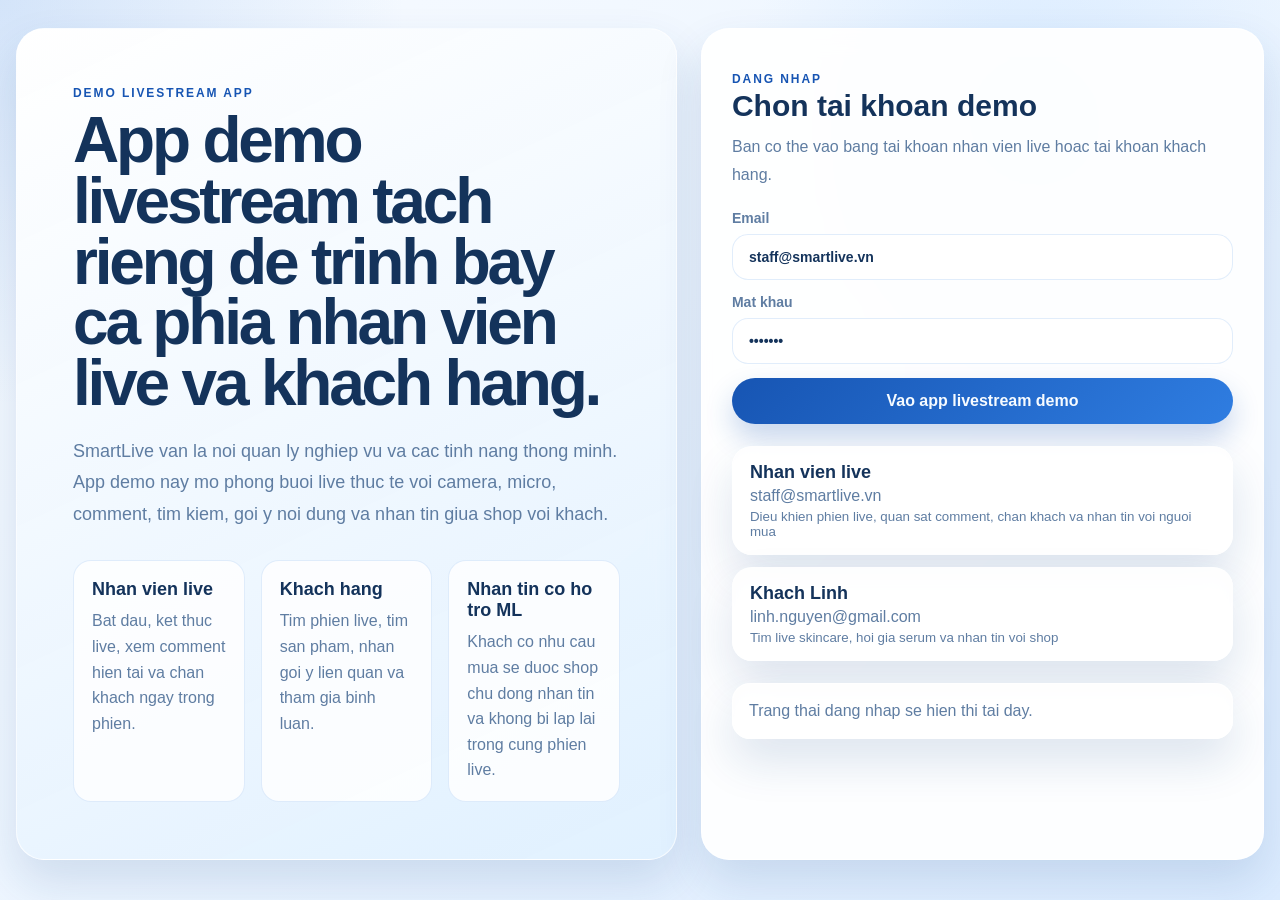
==== apps/demo-app/index.html @ e16b531b "main" ====
<!DOCTYPE html>
<html lang="vi">
<head>
  <meta charset="UTF-8" />
  <meta name="viewport" content="width=device-width, initial-scale=1.0" />
  <title>SmartLive Demo</title>
  <link rel="stylesheet" href="./styles.css" />
</head>
<body>
  <div class="page-shell">
    <section id="login-screen" class="login-screen">
      <div class="hero-card">
        <p class="eyebrow">Demo Livestream App</p>
        <h1>App demo livestream tach rieng de trinh bay ca phia nhan vien live va khach hang.</h1>
        <p class="hero-copy">
          SmartLive van la noi quan ly nghiep vu va cac tinh nang thong minh. App demo nay mo phong buoi live
          thuc te voi camera, micro, comment, tim kiem, goi y noi dung va nhan tin giua shop voi khach.
        </p>
        <div class="hero-points">
          <article>
            <strong>Nhan vien live</strong>
            <span>Bat dau, ket thuc live, xem comment hien tai va chan khach ngay trong phien.</span>
          </article>
          <article>
            <strong>Khach hang</strong>
            <span>Tim phien live, tim san pham, nhan goi y lien quan va tham gia binh luan.</span>
          </article>
          <article>
            <strong>Nhan tin co ho tro ML</strong>
            <span>Khach co nhu cau mua se duoc shop chu dong nhan tin va khong bi lap lai trong cung phien live.</span>
          </article>
        </div>
      </div>

      <div class="login-card">
        <div class="section-head">
          <p class="eyebrow">Dang nhap</p>
          <h2>Chon tai khoan demo</h2>
          <p class="muted">Ban co the vao bang tai khoan nhan vien live hoac tai khoan khach hang.</p>
        </div>

        <form id="login-form" class="stack">
          <label>Email
            <input id="login-email" type="email" value="staff@smartlive.vn" autocomplete="username" />
          </label>
          <label>Mat khau
            <input id="login-password" type="password" value="staff01" autocomplete="current-password" />
          </label>
          <button type="submit" class="primary-btn">Vao app livestream demo</button>
        </form>

        <div class="demo-account-list">
          <button type="button" class="demo-account-btn" data-email="staff@smartlive.vn" data-password="staff01">
            <strong>Nhan vien live</strong>
            <span>staff@smartlive.vn</span>
            <small>Dieu khien phien live, quan sat comment, chan khach va nhan tin voi nguoi mua</small>
          </button>
          <button type="button" class="demo-account-btn" data-email="linh.nguyen@gmail.com" data-password="123456">
            <strong>Khach Linh</strong>
            <span>linh.nguyen@gmail.com</span>
            <small>Tim live skincare, hoi gia serum va nhan tin voi shop</small>
          </button>
        </div>

        <div id="login-result" class="message-box muted">Trang thai dang nhap se hien thi tai day.</div>
      </div>
    </section>

    <section id="app-screen" class="app-screen hidden">
      <header class="topbar">
        <div>
          <p class="eyebrow">SmartLive Demo</p>
          <h2 id="topbar-title">Phong live demo</h2>
          <p id="topbar-subtitle" class="muted"></p>
        </div>
        <div class="topbar-actions">
          <div class="profile-pill">
            <strong id="current-user-name"></strong>
            <span id="current-user-role"></span>
          </div>
          <button id="reset-demo-btn" type="button" class="ghost-btn">Reset du lieu demo</button>
          <button id="logout-btn" type="button" class="ghost-btn">Dang xuat</button>
        </div>
      </header>

      <main class="dashboard-grid">
        <section class="panel panel-span-2 hero-panel">
          <div class="section-head">
            <p class="eyebrow">Live Room</p>
            <h3 id="live-room-title">GlowHouse - Livestream skincare toi nay</h3>
            <p id="live-room-description" class="muted"></p>
          </div>

          <div class="live-room-layout">
            <div class="video-stage">
              <div class="video-frame">
                <video id="live-preview" autoplay playsinline muted></video>
                <div id="video-overlay" class="video-overlay">
                  <span id="live-status-pill" class="status-pill offline">Offline</span>
                  <p id="video-overlay-text">Nhan vien live co the cap quyen camera va micro de bat dau demo.</p>
                </div>
              </div>

              <div class="quick-stats">
                <article class="metric-card">
                  <span>Trang thai</span>
                  <strong id="metric-live-status">San sang</strong>
                </article>
                <article class="metric-card">
                  <span>Viewer</span>
                  <strong id="metric-viewers">128</strong>
                </article>
                <article class="metric-card">
                  <span>Comment</span>
                  <strong id="metric-comments">0</strong>
                </article>
                <article class="metric-card">
                  <span>Khach bi chan</span>
                  <strong id="metric-blocked">0</strong>
                </article>
              </div>
            </div>

            <aside class="panel side-panel">
              <div class="section-head">
                <p class="eyebrow">Thong tin phong live</p>
                <h3>Session dang chon</h3>
              </div>
              <div id="session-card" class="session-card"></div>
              <div id="pinned-product-card" class="pinned-product-card"></div>
            </aside>
          </div>
        </section>

        <section id="staff-view" class="panel panel-span-2 hidden">
          <div class="section-head">
            <p class="eyebrow">Nhan vien live</p>
            <h3>Dieu khien phien live va xu ly khach</h3>
            <p class="muted">Nhan vien co the bat dau, ket thuc live, dieu khien camera, micro va chan khach trong phien.</p>
          </div>

          <div class="host-controls">
            <button id="connect-media-btn" type="button" class="primary-btn">Cap quyen camera va micro</button>
            <button id="toggle-camera-btn" type="button" class="ghost-btn">Tat camera</button>
            <button id="toggle-mic-btn" type="button" class="ghost-btn">Tat micro</button>
            <button id="start-live-btn" type="button" class="primary-btn">Bat dau live</button>
            <button id="end-live-btn" type="button" class="ghost-btn">Ket thuc live</button>
          </div>

          <div class="two-col">
            <div id="device-status" class="message-box muted">Chua cap quyen camera va micro.</div>
            <div id="staff-action-result" class="message-box muted">Trang thai thao tac cua nhan vien se hien thi tai day.</div>
          </div>

          <div class="staff-tools-grid">
            <div class="tool-panel">
              <div class="section-head">
                <p class="eyebrow">Quan ly live</p>
                <h3>Chon san pham ghim</h3>
              </div>
              <div id="staff-product-list" class="product-grid"></div>
            </div>

            <div class="tool-panel">
              <div class="section-head">
                <p class="eyebrow">Chan khach</p>
                <h3>Khach dang tham gia</h3>
              </div>
              <div id="viewer-management-list" class="viewer-management-list"></div>
            </div>
          </div>
        </section>

        <section id="customer-view" class="panel hidden">
          <div class="section-head">
            <p class="eyebrow">Khach hang</p>
            <h3>Tim phien live, tim san pham va xem goi y</h3>
          </div>

          <form id="search-form" class="stack">
            <label>Tim theo ten phien live, san pham hoac chu de
              <input id="search-input" type="text" placeholder="Vi du: serum vitamin C, skincare da nhay cam..." />
            </label>
            <button type="submit" class="primary-btn">Tim kiem noi dung</button>
          </form>

          <div id="search-result" class="message-box muted">Nhap tu khoa de tim phien live va san pham phu hop.</div>
          <div id="search-list" class="search-list"></div>

          <div class="section-head section-gap">
            <p class="eyebrow">Goi y lien quan</p>
            <h3>Noi dung de xuat cho ban</h3>
          </div>
          <div id="recommendation-list" class="recommendation-list"></div>
        </section>

        <section class="panel">
          <div class="section-head">
            <p class="eyebrow">Comment trong live</p>
            <h3>Binh luan hien tai cua phong live</h3>
          </div>

          <form id="comment-form" class="stack">
            <label>San pham dang quan tam
              <select id="comment-product-select"></select>
            </label>
            <label>Noi dung binh luan
              <textarea id="comment-input" rows="4" placeholder="Vi du: Shop oi em muon chot 2 serum toi nay."></textarea>
            </label>
            <button type="submit" class="primary-btn">Gui binh luan</button>
          </form>

          <div id="comment-result" class="message-box muted">Comment moi se hien thi ngay trong feed cua phien live.</div>
          <div id="comment-list" class="comment-list"></div>
        </section>

        <section class="panel">
          <div class="section-head">
            <p class="eyebrow">Tin nhan</p>
            <h3>Hoi thoai giua shop va khach hang</h3>
            <p class="muted">ML ho tro nhan dien khach co y dinh mua va tu dong mo dau hoi thoai mot lan trong moi phien live.</p>
          </div>

          <div class="message-layout">
            <div id="conversation-list" class="conversation-list"></div>

            <div class="message-thread-panel">
              <div id="thread-header" class="thread-header"></div>
              <div id="message-thread" class="message-thread"></div>

              <form id="message-form" class="stack">
                <label>Noi dung tin nhan
                  <textarea id="message-input" rows="3" placeholder="Nhap tin nhan voi khach hang hoac shop..."></textarea>
                </label>
                <button type="submit" class="primary-btn">Gui tin nhan</button>
              </form>

              <div id="message-result" class="message-box muted">Tin nhan se hien thi va dong bo ngay trong app demo.</div>
            </div>
          </div>
        </section>
      </main>
    </section>
  </div>

  <script src="./app.js"></script>
</body>
</html>
---- apps/demo-app/styles.css ----
:root {
  --bg: #eef6ff;
  --bg-strong: #dcecff;
  --panel: rgba(255, 255, 255, 0.92);
  --panel-strong: rgba(233, 244, 255, 0.96);
  --ink: #14335b;
  --muted: #5f7da2;
  --line: rgba(47, 125, 225, 0.14);
  --accent: #2f7de1;
  --accent-strong: #1755b3;
  --accent-soft: rgba(47, 125, 225, 0.1);
  --success: #1f8d62;
  --danger: #d14f61;
  --warning: #d18c2f;
  --shadow: 0 22px 46px rgba(24, 68, 133, 0.14);
  --radius: 24px;
}

* {
  box-sizing: border-box;
}

body {
  margin: 0;
  min-height: 100vh;
  font-family: "Segoe UI", Tahoma, Geneva, Verdana, sans-serif;
  color: var(--ink);
  background:
    radial-gradient(circle at top left, rgba(47, 125, 225, 0.18), transparent 26%),
    radial-gradient(circle at 80% 12%, rgba(102, 175, 255, 0.16), transparent 22%),
    linear-gradient(140deg, #f8fbff 0%, var(--bg) 44%, var(--bg-strong) 100%);
}

button,
input,
select,
textarea {
  font: inherit;
}

.hidden {
  display: none !important;
}

.muted {
  color: var(--muted);
}

.eyebrow {
  margin: 0 0 10px;
  font-size: 12px;
  font-weight: 700;
  text-transform: uppercase;
  letter-spacing: 0.16em;
  color: var(--accent-strong);
}

.page-shell {
  width: min(1420px, calc(100vw - 32px));
  margin: 0 auto;
  padding: 28px 0 40px;
}

.login-screen {
  display: grid;
  grid-template-columns: 1.08fr 0.92fr;
  gap: 24px;
  min-height: calc(100vh - 68px);
}

.hero-card,
.login-card,
.panel,
.profile-pill,
.message-box,
.product-card,
.comment-card,
.metric-card,
.session-card,
.demo-account-btn,
.pinned-product-card,
.tool-panel,
.viewer-card,
.search-card,
.recommendation-card,
.conversation-item,
.message-bubble {
  background: var(--panel);
  border: 1px solid rgba(255, 255, 255, 0.7);
  box-shadow: var(--shadow);
  backdrop-filter: blur(12px);
}

.hero-card,
.login-card,
.panel {
  border-radius: calc(var(--radius) + 4px);
}

.hero-card {
  padding: clamp(30px, 5vw, 56px);
  display: flex;
  flex-direction: column;
  justify-content: center;
  background: linear-gradient(155deg, rgba(255, 255, 255, 0.98), rgba(224, 240, 255, 0.95));
}

.hero-card h1 {
  margin: 0;
  font-size: clamp(38px, 5vw, 68px);
  line-height: 0.95;
  letter-spacing: -0.05em;
  max-width: 760px;
}

.hero-copy {
  max-width: 680px;
  margin: 22px 0 0;
  color: var(--muted);
  font-size: 18px;
  line-height: 1.75;
}

.hero-points {
  display: grid;
  grid-template-columns: repeat(3, minmax(0, 1fr));
  gap: 16px;
  margin-top: 30px;
}

.hero-points article {
  padding: 18px;
  border-radius: 18px;
  border: 1px solid var(--line);
  background: rgba(255, 255, 255, 0.84);
}

.hero-points strong {
  display: block;
  margin-bottom: 8px;
  font-size: 18px;
}

.hero-points span {
  color: var(--muted);
  line-height: 1.6;
}

.login-card {
  padding: 30px;
  display: grid;
  align-content: start;
  gap: 22px;
}

.section-head h2,
.section-head h3 {
  margin: 0;
  font-size: 30px;
}

.section-head p {
  margin: 10px 0 0;
  line-height: 1.7;
}

.section-gap {
  margin-top: 24px;
}

.stack {
  display: grid;
  gap: 14px;
}

label {
  display: grid;
  gap: 8px;
  font-size: 14px;
  font-weight: 600;
  color: var(--muted);
}

input,
select,
textarea {
  width: 100%;
  border: 1px solid var(--line);
  border-radius: 16px;
  padding: 14px 16px;
  background: rgba(255, 255, 255, 0.96);
  color: var(--ink);
}

input:focus,
select:focus,
textarea:focus {
  outline: 2px solid rgba(47, 125, 225, 0.18);
  border-color: rgba(47, 125, 225, 0.42);
}

.primary-btn,
.ghost-btn,
.demo-account-btn,
.conversation-item {
  border: 0;
  cursor: pointer;
  transition: transform 160ms ease, opacity 160ms ease, box-shadow 160ms ease;
}

.primary-btn,
.ghost-btn {
  border-radius: 999px;
  padding: 14px 22px;
  font-weight: 700;
}

.primary-btn {
  color: #f6fbff;
  background: linear-gradient(135deg, var(--accent-strong), var(--accent));
  box-shadow: 0 14px 28px rgba(23, 85, 179, 0.24);
}

.ghost-btn {
  background: rgba(47, 125, 225, 0.08);
  color: var(--ink);
}

.primary-btn:hover,
.ghost-btn:hover,
.demo-account-btn:hover,
.conversation-item:hover {
  transform: translateY(-1px);
}

.demo-account-list {
  display: grid;
  gap: 12px;
}

.demo-account-btn {
  text-align: left;
  border-radius: 20px;
  padding: 16px 18px;
  display: grid;
  gap: 4px;
}

.demo-account-btn strong {
  font-size: 18px;
  color: var(--ink);
}

.demo-account-btn span,
.demo-account-btn small {
  color: var(--muted);
}

.message-box {
  border-radius: 18px;
  padding: 14px 16px;
  line-height: 1.65;
}

.app-screen {
  display: grid;
  gap: 22px;
}

.topbar {
  display: flex;
  justify-content: space-between;
  gap: 18px;
  align-items: flex-start;
}

.topbar h2 {
  margin: 0;
  font-size: clamp(30px, 4vw, 50px);
  line-height: 1.02;
}

.topbar-actions {
  display: flex;
  gap: 12px;
  align-items: center;
  flex-wrap: wrap;
  justify-content: flex-end;
}

.profile-pill {
  border-radius: 18px;
  padding: 14px 18px;
  min-width: 220px;
}

.profile-pill strong,
.metric-card strong {
  display: block;
}

.profile-pill span {
  color: var(--muted);
}

.dashboard-grid,
.live-room-layout,
.quick-stats,
.host-controls,
.two-col,
.staff-tools-grid,
.product-grid,
.comment-list,
.search-list,
.recommendation-list,
.message-layout {
  display: grid;
  gap: 18px;
}

.dashboard-grid {
  grid-template-columns: repeat(2, minmax(0, 1fr));
}

.panel {
  padding: 24px;
}

.panel-span-2 {
  grid-column: span 2;
}

.hero-panel {
  background: linear-gradient(165deg, rgba(255, 255, 255, 0.98), rgba(228, 241, 255, 0.95));
}

.live-room-layout {
  grid-template-columns: minmax(0, 1.42fr) minmax(320px, 0.74fr);
  margin-top: 20px;
}

.video-stage {
  display: grid;
  gap: 18px;
}

.video-frame {
  position: relative;
  min-height: 460px;
  overflow: hidden;
  border-radius: 28px;
  border: 1px solid rgba(255, 255, 255, 0.72);
  background:
    radial-gradient(circle at 18% 18%, rgba(112, 178, 255, 0.24), transparent 24%),
    linear-gradient(135deg, #0f2748 0%, #18437a 38%, #2562ac 100%);
  box-shadow: var(--shadow);
}

#live-preview {
  width: 100%;
  height: 100%;
  object-fit: cover;
  display: block;
}

.video-overlay {
  position: absolute;
  inset: 0;
  display: grid;
  align-content: end;
  gap: 16px;
  padding: 24px;
  background: linear-gradient(to top, rgba(7, 19, 38, 0.84), rgba(7, 19, 38, 0.12));
  color: #edf6ff;
}

.video-overlay p {
  margin: 0;
  max-width: 520px;
  line-height: 1.7;
}

.status-pill {
  width: fit-content;
  padding: 8px 14px;
  border-radius: 999px;
  font-size: 12px;
  font-weight: 800;
  letter-spacing: 0.12em;
  text-transform: uppercase;
}

.status-pill.live {
  background: rgba(209, 79, 97, 0.18);
  color: #ffe0e5;
  border: 1px solid rgba(255, 224, 229, 0.22);
}

.status-pill.offline {
  background: rgba(255, 255, 255, 0.16);
  color: #edf6ff;
  border: 1px solid rgba(255, 255, 255, 0.18);
}

.quick-stats {
  grid-template-columns: repeat(4, minmax(0, 1fr));
}

.metric-card,
.session-card,
.pinned-product-card,
.tool-panel,
.search-card,
.recommendation-card,
.viewer-card,
.comment-card {
  border-radius: 20px;
  padding: 18px;
}

.metric-card span {
  display: block;
  color: var(--muted);
  font-size: 13px;
  text-transform: uppercase;
  letter-spacing: 0.08em;
  font-weight: 700;
}

.metric-card strong {
  margin-top: 10px;
  font-size: 30px;
}

.session-card strong,
.pinned-product-card h4,
.search-card h4,
.recommendation-card h4,
.product-card h4,
.comment-card h4,
.viewer-card strong {
  display: block;
  margin: 0;
  font-size: 20px;
}

.session-card,
.pinned-product-card {
  line-height: 1.7;
}

.host-controls {
  grid-template-columns: repeat(5, minmax(0, 1fr));
  margin-top: 18px;
}

.staff-tools-grid,
.message-layout {
  grid-template-columns: repeat(2, minmax(0, 1fr));
  margin-top: 18px;
}

.product-grid {
  grid-template-columns: 1fr;
}

.product-card {
  display: grid;
  gap: 12px;
}

.product-card.is-pinned {
  border: 1px solid rgba(47, 125, 225, 0.28);
  background: linear-gradient(165deg, rgba(255, 255, 255, 0.98), rgba(231, 242, 255, 0.96));
}

.product-card-head,
.comment-header,
.thread-header,
.viewer-card {
  display: flex;
  justify-content: space-between;
  gap: 16px;
  align-items: flex-start;
}

.product-card p,
.comment-card p,
.search-card p,
.recommendation-card p,
.viewer-card p,
.viewer-card small {
  color: var(--muted);
  line-height: 1.65;
}

.product-meta,
.comment-meta,
.thread-badges,
.comment-actions {
  display: flex;
  flex-wrap: wrap;
  gap: 8px;
}

.badge {
  display: inline-flex;
  align-items: center;
  gap: 6px;
  padding: 7px 11px;
  border-radius: 999px;
  background: rgba(47, 125, 225, 0.08);
  color: var(--muted);
  font-size: 12px;
  font-weight: 700;
  letter-spacing: 0.04em;
}

.live-badge {
  background: rgba(31, 141, 98, 0.14);
  color: var(--success);
}

.viewer-management-list,
.conversation-list,
.message-thread {
  display: grid;
  gap: 12px;
}

.search-list,
.recommendation-list {
  margin-top: 18px;
}

.search-card,
.recommendation-card {
  display: grid;
  gap: 14px;
}

.conversation-item {
  text-align: left;
  border-radius: 18px;
  padding: 16px;
  display: grid;
  gap: 6px;
}

.conversation-item strong {
  font-size: 16px;
}

.conversation-item span,
.conversation-item small {
  color: var(--muted);
}

.conversation-item.active {
  background: linear-gradient(145deg, rgba(231, 243, 255, 0.98), rgba(255, 255, 255, 0.96));
  border: 1px solid rgba(47, 125, 225, 0.24);
}

.message-thread-panel {
  display: grid;
  gap: 16px;
}

.thread-header {
  padding: 16px 18px;
  border-radius: 20px;
  background: var(--panel-strong);
  border: 1px solid var(--line);
}

.thread-header strong {
  display: block;
  font-size: 18px;
}

.thread-header span {
  color: var(--muted);
}

.message-thread {
  min-height: 320px;
  max-height: 520px;
  overflow-y: auto;
  padding-right: 6px;
}

.message-bubble {
  border-radius: 20px;
  padding: 14px 16px;
  display: grid;
  gap: 8px;
}

.message-bubble.inbound {
  border-left: 4px solid rgba(47, 125, 225, 0.34);
}

.message-bubble.outbound {
  border-left: 4px solid rgba(31, 141, 98, 0.34);
  background: linear-gradient(155deg, rgba(243, 250, 255, 0.98), rgba(231, 244, 255, 0.94));
}

.message-meta {
  display: flex;
  justify-content: space-between;
  gap: 12px;
  color: var(--muted);
  font-size: 13px;
}

.message-bubble p {
  margin: 0;
  line-height: 1.65;
}

.message-bubble small {
  color: var(--muted);
}

@media (max-width: 1260px) {
  .login-screen,
  .dashboard-grid,
  .live-room-layout,
  .quick-stats,
  .hero-points,
  .host-controls,
  .two-col,
  .staff-tools-grid,
  .message-layout {
    grid-template-columns: 1fr;
  }

  .panel-span-2 {
    grid-column: auto;
  }
}

@media (max-width: 780px) {
  .page-shell {
    width: min(100vw - 20px, 100%);
    padding: 14px 0 28px;
  }

  .topbar,
  .topbar-actions,
  .product-card-head,
  .comment-header,
  .viewer-card,
  .thread-header {
    flex-direction: column;
    align-items: stretch;
  }

  .profile-pill,
  .ghost-btn,
  .primary-btn {
    width: 100%;
  }

  .hero-card h1 {
    font-size: 38px;
  }

  .video-frame {
    min-height: 320px;
  }
}
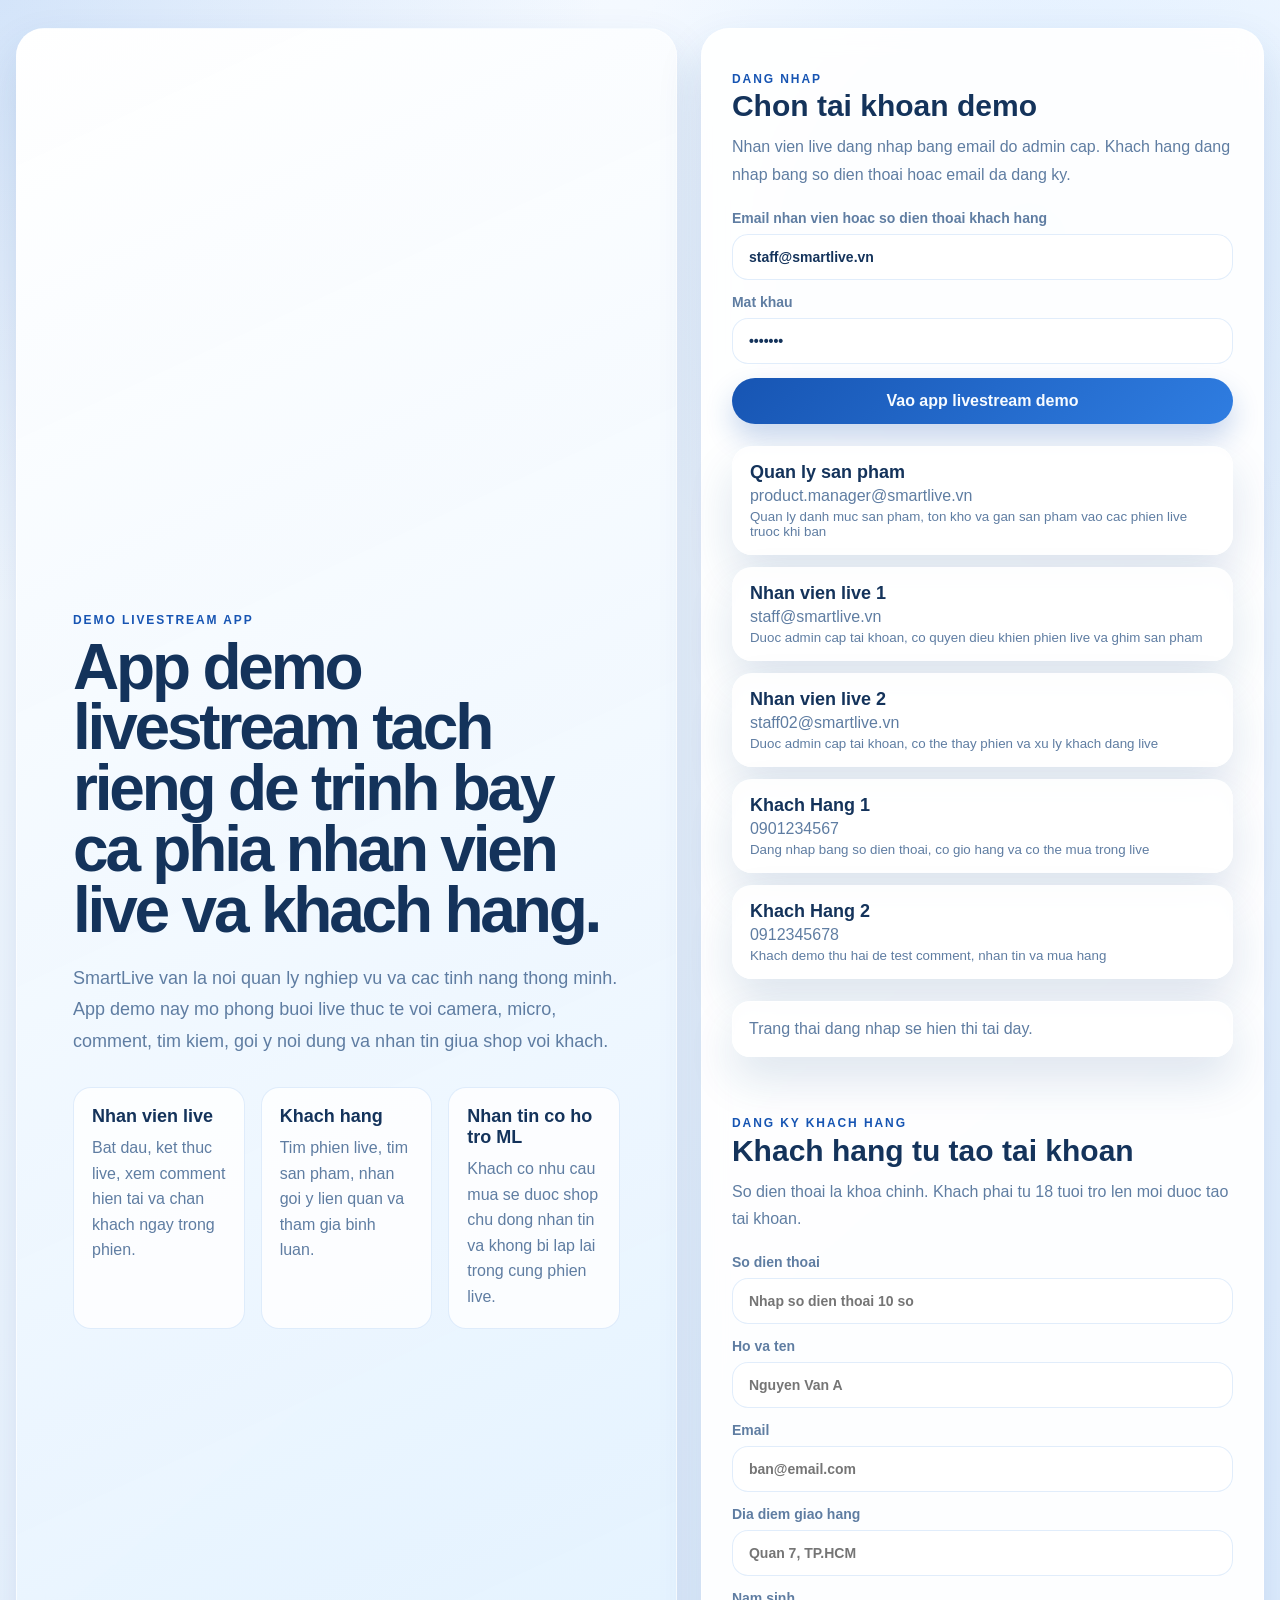
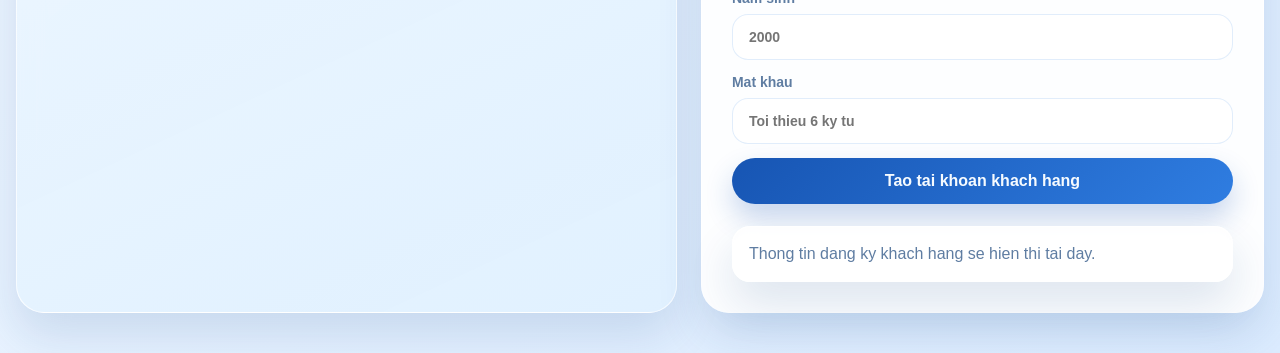
==== commit 0313518d: "main" ====
--- a/apps/demo-app/index.html
+++ b/apps/demo-app/index.html
@@ -36,12 +36,12 @@
         <div class="section-head">
           <p class="eyebrow">Dang nhap</p>
           <h2>Chon tai khoan demo</h2>
-          <p class="muted">Ban co the vao bang tai khoan nhan vien live hoac tai khoan khach hang.</p>
+          <p class="muted">Nhan vien live dang nhap bang email do admin cap. Khach hang dang nhap bang so dien thoai hoac email da dang ky.</p>
         </div>
 
         <form id="login-form" class="stack">
-          <label>Email
-            <input id="login-email" type="email" value="staff@smartlive.vn" autocomplete="username" />
+          <label>Email nhan vien hoac so dien thoai khach hang
+            <input id="login-email" type="text" value="staff@smartlive.vn" autocomplete="username" />
           </label>
           <label>Mat khau
             <input id="login-password" type="password" value="staff01" autocomplete="current-password" />
@@ -50,19 +50,64 @@
         </form>
 
         <div class="demo-account-list">
+          <button type="button" class="demo-account-btn" data-email="product.manager@smartlive.vn" data-password="pm001">
+            <strong>Quan ly san pham</strong>
+            <span>product.manager@smartlive.vn</span>
+            <small>Quan ly danh muc san pham, ton kho va gan san pham vao cac phien live truoc khi ban</small>
+          </button>
           <button type="button" class="demo-account-btn" data-email="staff@smartlive.vn" data-password="staff01">
-            <strong>Nhan vien live</strong>
+            <strong>Nhan vien live 1</strong>
             <span>staff@smartlive.vn</span>
-            <small>Dieu khien phien live, quan sat comment, chan khach va nhan tin voi nguoi mua</small>
-          </button>
-          <button type="button" class="demo-account-btn" data-email="linh.nguyen@gmail.com" data-password="123456">
-            <strong>Khach Linh</strong>
-            <span>linh.nguyen@gmail.com</span>
-            <small>Tim live skincare, hoi gia serum va nhan tin voi shop</small>
+            <small>Duoc admin cap tai khoan, co quyen dieu khien phien live va ghim san pham</small>
+          </button>
+          <button type="button" class="demo-account-btn" data-email="staff02@smartlive.vn" data-password="staff02">
+            <strong>Nhan vien live 2</strong>
+            <span>staff02@smartlive.vn</span>
+            <small>Duoc admin cap tai khoan, co the thay phien va xu ly khach dang live</small>
+          </button>
+          <button type="button" class="demo-account-btn" data-email="0901234567" data-password="123456">
+            <strong>Khach Hang 1</strong>
+            <span>0901234567</span>
+            <small>Dang nhap bang so dien thoai, co gio hang va co the mua trong live</small>
+          </button>
+          <button type="button" class="demo-account-btn" data-email="0912345678" data-password="123456">
+            <strong>Khach Hang 2</strong>
+            <span>0912345678</span>
+            <small>Khach demo thu hai de test comment, nhan tin va mua hang</small>
           </button>
         </div>
 
         <div id="login-result" class="message-box muted">Trang thai dang nhap se hien thi tai day.</div>
+
+        <div class="section-head section-gap">
+          <p class="eyebrow">Dang ky khach hang</p>
+          <h3>Khach hang tu tao tai khoan</h3>
+          <p class="muted">So dien thoai la khoa chinh. Khach phai tu 18 tuoi tro len moi duoc tao tai khoan.</p>
+        </div>
+
+        <form id="register-form" class="stack">
+          <label>So dien thoai
+            <input id="register-phone" type="tel" placeholder="Nhap so dien thoai 10 so" autocomplete="tel" />
+          </label>
+          <label>Ho va ten
+            <input id="register-full-name" type="text" placeholder="Nguyen Van A" autocomplete="name" />
+          </label>
+          <label>Email
+            <input id="register-email" type="email" placeholder="ban@email.com" autocomplete="email" />
+          </label>
+          <label>Dia diem giao hang
+            <input id="register-location" type="text" placeholder="Quan 7, TP.HCM" autocomplete="street-address" />
+          </label>
+          <label>Nam sinh
+            <input id="register-birth-year" type="number" min="1900" max="2026" placeholder="2000" />
+          </label>
+          <label>Mat khau
+            <input id="register-password" type="password" placeholder="Toi thieu 6 ky tu" autocomplete="new-password" />
+          </label>
+          <button type="submit" class="primary-btn">Tao tai khoan khach hang</button>
+        </form>
+
+        <div id="register-result" class="message-box muted">Thong tin dang ky khach hang se hien thi tai day.</div>
       </div>
     </section>
 
@@ -136,7 +181,7 @@
           <div class="section-head">
             <p class="eyebrow">Nhan vien live</p>
             <h3>Dieu khien phien live va xu ly khach</h3>
-            <p class="muted">Nhan vien co the bat dau, ket thuc live, dieu khien camera, micro va chan khach trong phien.</p>
+            <p class="muted">Nhan vien co the bat dau, ket thuc live, dieu khien camera, micro, nhap gia live giam truoc khi ghim san pham va chan khach trong phien.</p>
           </div>
 
           <div class="host-controls">
@@ -156,7 +201,7 @@
             <div class="tool-panel">
               <div class="section-head">
                 <p class="eyebrow">Quan ly live</p>
-                <h3>Chon san pham ghim</h3>
+                <h3>Chon san pham ghim va gia live</h3>
               </div>
               <div id="staff-product-list" class="product-grid"></div>
             </div>
@@ -192,6 +237,87 @@
             <h3>Noi dung de xuat cho ban</h3>
           </div>
           <div id="recommendation-list" class="recommendation-list"></div>
+
+          <div class="section-head section-gap">
+            <p class="eyebrow">Gio hang</p>
+            <h3>San pham khach hang da chon</h3>
+          </div>
+          <div id="cart-result" class="message-box muted">Khach hang co the them san pham vao gio, xoa san pham va mua ngay trong live.</div>
+          <div id="customer-cart-list" class="product-grid"></div>
+          <div class="cart-actions">
+            <button id="clear-cart-btn" type="button" class="ghost-btn">Xoa gio hang</button>
+            <button id="checkout-btn" type="button" class="primary-btn">Mua ngay</button>
+          </div>
+        </section>
+
+        <section id="product-manager-view" class="panel panel-span-2 hidden">
+          <div class="section-head">
+            <p class="eyebrow">Quan ly san pham</p>
+            <h3>Danh muc san pham va cau hinh truoc phien live</h3>
+            <p class="muted">Nhan vien quan ly san pham co quyen them bot san pham, tang ton kho va gan san pham vao tung phien live truoc khi nhan vien ban hang len song.</p>
+          </div>
+
+          <div class="staff-tools-grid">
+            <div class="tool-panel">
+              <div class="section-head">
+                <p class="eyebrow">Tao san pham</p>
+                <h3>Them san pham moi</h3>
+              </div>
+              <form id="product-form" class="stack">
+                <label>Ten san pham
+                  <input id="product-name-input" type="text" placeholder="Serum moi" />
+                </label>
+                <label>Danh muc
+                  <input id="product-category-input" type="text" placeholder="Skincare" />
+                </label>
+                <label>Gia goc
+                  <input id="product-price-input" type="number" min="1000" step="1000" placeholder="329000" />
+                </label>
+                <label>So luong ton kho
+                  <input id="product-stock-input" type="number" min="1" step="1" placeholder="50" />
+                </label>
+                <label>Thong tin san pham
+                  <textarea id="product-highlight-input" rows="3" placeholder="Mo ta ngan ve san pham..."></textarea>
+                </label>
+                <button type="submit" class="primary-btn">Them san pham</button>
+              </form>
+            </div>
+
+            <div class="tool-panel">
+              <div class="section-head">
+                <p class="eyebrow">Gan vao live</p>
+                <h3>Cap cho nhan vien ban hang truoc phien live</h3>
+              </div>
+              <form id="live-assignment-form" class="stack">
+                <label>Phien live
+                  <select id="assignment-live-select"></select>
+                </label>
+                <label>San pham
+                  <select id="assignment-product-select"></select>
+                </label>
+                <button type="submit" class="primary-btn">Gan san pham vao phien live</button>
+              </form>
+              <div id="product-manager-result" class="message-box muted">Trang thai quan ly san pham se hien thi tai day.</div>
+            </div>
+          </div>
+
+          <div class="staff-tools-grid">
+            <div class="tool-panel">
+              <div class="section-head">
+                <p class="eyebrow">Danh muc hien tai</p>
+                <h3>San pham va ton kho</h3>
+              </div>
+              <div id="product-manager-list" class="product-grid"></div>
+            </div>
+
+            <div class="tool-panel">
+              <div class="section-head">
+                <p class="eyebrow">Gan san pham</p>
+                <h3>San pham trong tung phien live</h3>
+              </div>
+              <div id="live-assignment-list" class="product-grid"></div>
+            </div>
+          </div>
         </section>
 
         <section class="panel">
--- a/apps/demo-app/styles.css
+++ b/apps/demo-app/styles.css
@@ -233,6 +233,14 @@
   transform: translateY(-1px);
 }
 
+.primary-btn:disabled,
+.ghost-btn:disabled {
+  opacity: 0.55;
+  cursor: not-allowed;
+  transform: none;
+  box-shadow: none;
+}
+
 .demo-account-list {
   display: grid;
   gap: 12px;
@@ -307,6 +315,7 @@
 .live-room-layout,
 .quick-stats,
 .host-controls,
+.cart-actions,
 .two-col,
 .staff-tools-grid,
 .product-grid,
@@ -454,6 +463,10 @@
   margin-top: 18px;
 }
 
+.cart-actions {
+  grid-template-columns: repeat(2, minmax(0, 1fr));
+}
+
 .staff-tools-grid,
 .message-layout {
   grid-template-columns: repeat(2, minmax(0, 1fr));
@@ -497,6 +510,7 @@
 .product-meta,
 .comment-meta,
 .thread-badges,
+.inline-actions,
 .comment-actions {
   display: flex;
   flex-wrap: wrap;
@@ -629,6 +643,7 @@
   .quick-stats,
   .hero-points,
   .host-controls,
+  .cart-actions,
   .two-col,
   .staff-tools-grid,
   .message-layout {
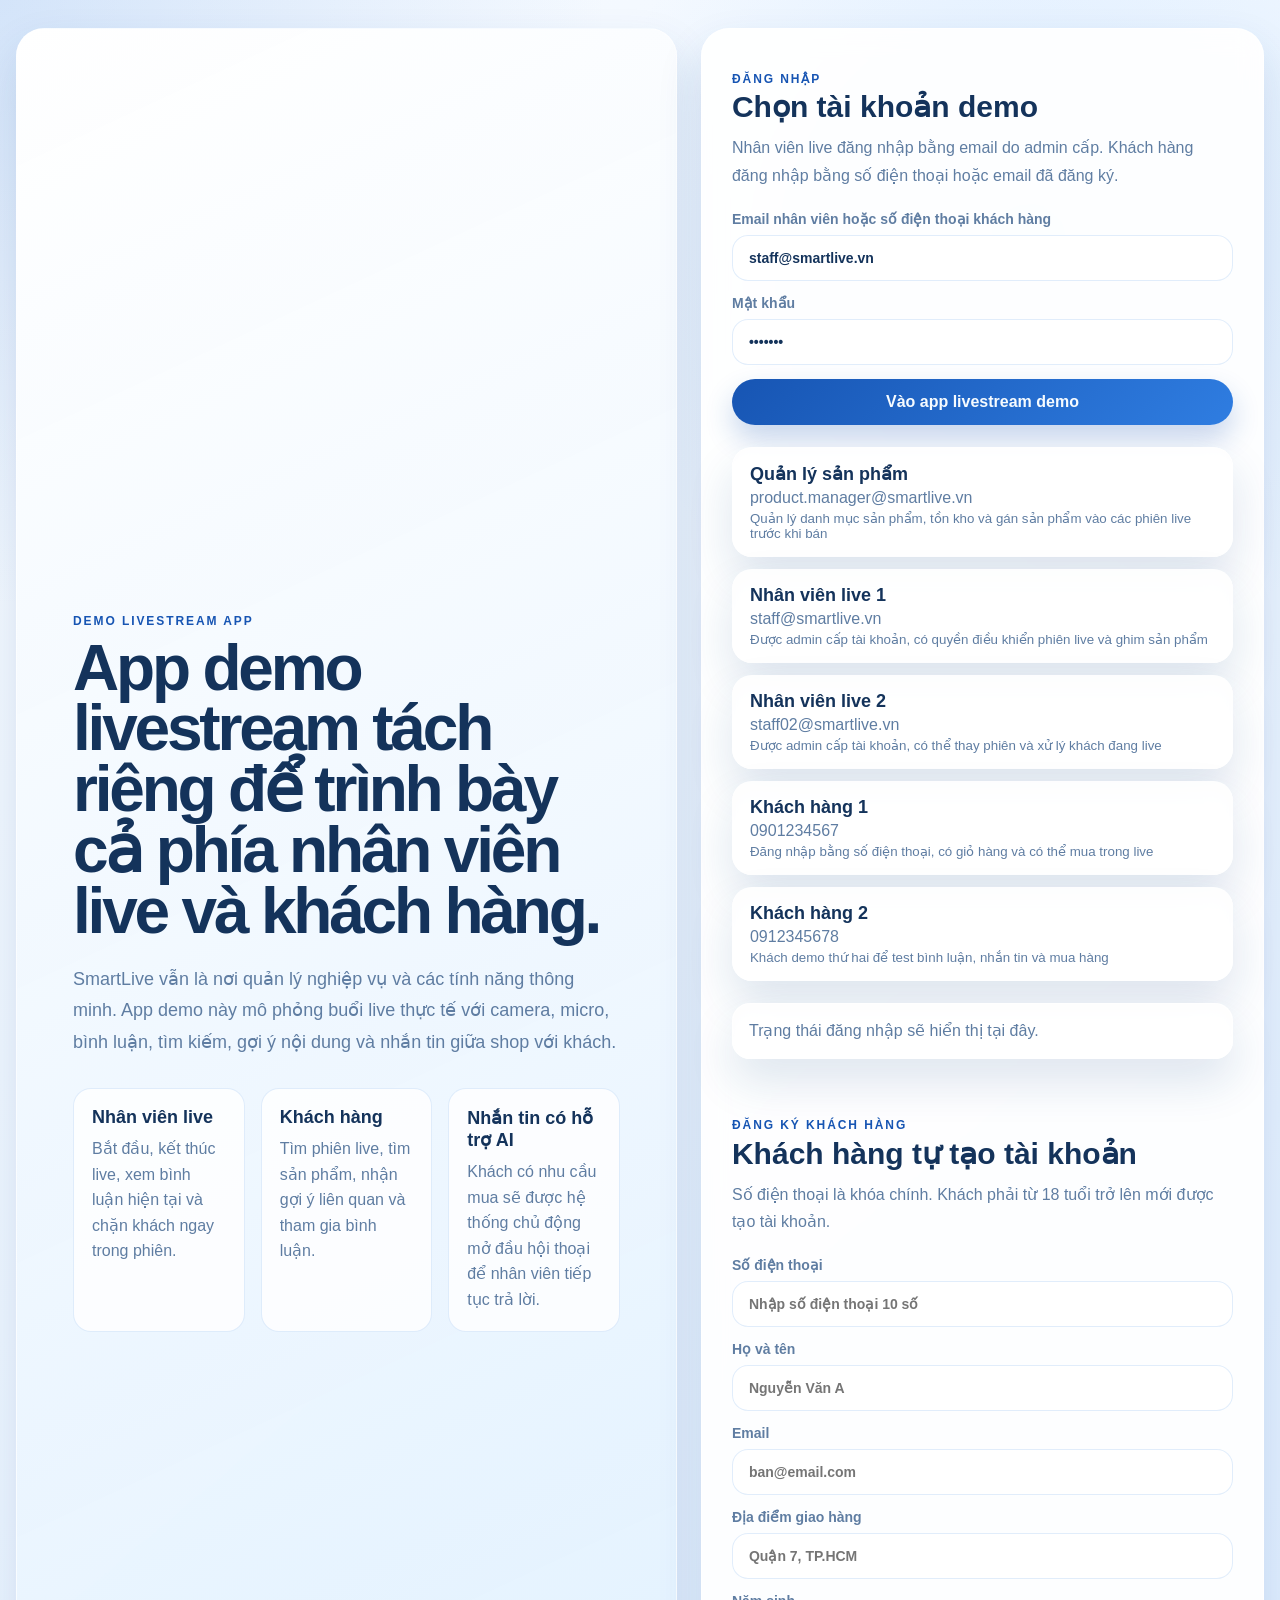
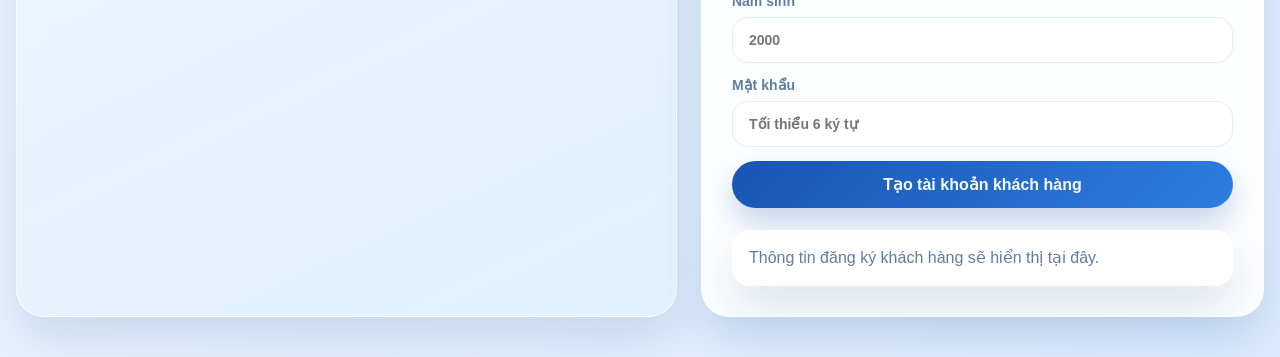
==== commit e1dd1368: "main" ====
--- a/apps/demo-app/index.html
+++ b/apps/demo-app/index.html
@@ -11,103 +11,103 @@
     <section id="login-screen" class="login-screen">
       <div class="hero-card">
         <p class="eyebrow">Demo Livestream App</p>
-        <h1>App demo livestream tach rieng de trinh bay ca phia nhan vien live va khach hang.</h1>
+        <h1>App demo livestream tách riêng để trình bày cả phía nhân viên live và khách hàng.</h1>
         <p class="hero-copy">
-          SmartLive van la noi quan ly nghiep vu va cac tinh nang thong minh. App demo nay mo phong buoi live
-          thuc te voi camera, micro, comment, tim kiem, goi y noi dung va nhan tin giua shop voi khach.
+          SmartLive vẫn là nơi quản lý nghiệp vụ và các tính năng thông minh. App demo này mô phỏng buổi live
+          thực tế với camera, micro, bình luận, tìm kiếm, gợi ý nội dung và nhắn tin giữa shop với khách.
         </p>
         <div class="hero-points">
           <article>
-            <strong>Nhan vien live</strong>
-            <span>Bat dau, ket thuc live, xem comment hien tai va chan khach ngay trong phien.</span>
+            <strong>Nhân viên live</strong>
+            <span>Bắt đầu, kết thúc live, xem bình luận hiện tại và chặn khách ngay trong phiên.</span>
           </article>
           <article>
-            <strong>Khach hang</strong>
-            <span>Tim phien live, tim san pham, nhan goi y lien quan va tham gia binh luan.</span>
+            <strong>Khách hàng</strong>
+            <span>Tìm phiên live, tìm sản phẩm, nhận gợi ý liên quan và tham gia bình luận.</span>
           </article>
           <article>
-            <strong>Nhan tin co ho tro ML</strong>
-            <span>Khach co nhu cau mua se duoc shop chu dong nhan tin va khong bi lap lai trong cung phien live.</span>
+            <strong>Nhắn tin có hỗ trợ AI</strong>
+            <span>Khách có nhu cầu mua sẽ được hệ thống chủ động mở đầu hội thoại để nhân viên tiếp tục trả lời.</span>
           </article>
         </div>
       </div>
 
       <div class="login-card">
         <div class="section-head">
-          <p class="eyebrow">Dang nhap</p>
-          <h2>Chon tai khoan demo</h2>
-          <p class="muted">Nhan vien live dang nhap bang email do admin cap. Khach hang dang nhap bang so dien thoai hoac email da dang ky.</p>
+          <p class="eyebrow">Đăng nhập</p>
+          <h2>Chọn tài khoản demo</h2>
+          <p class="muted">Nhân viên live đăng nhập bằng email do admin cấp. Khách hàng đăng nhập bằng số điện thoại hoặc email đã đăng ký.</p>
         </div>
 
         <form id="login-form" class="stack">
-          <label>Email nhan vien hoac so dien thoai khach hang
+          <label>Email nhân viên hoặc số điện thoại khách hàng
             <input id="login-email" type="text" value="staff@smartlive.vn" autocomplete="username" />
           </label>
-          <label>Mat khau
+          <label>Mật khẩu
             <input id="login-password" type="password" value="staff01" autocomplete="current-password" />
           </label>
-          <button type="submit" class="primary-btn">Vao app livestream demo</button>
+          <button type="submit" class="primary-btn">Vào app livestream demo</button>
         </form>
 
         <div class="demo-account-list">
           <button type="button" class="demo-account-btn" data-email="product.manager@smartlive.vn" data-password="pm001">
-            <strong>Quan ly san pham</strong>
+            <strong>Quản lý sản phẩm</strong>
             <span>product.manager@smartlive.vn</span>
-            <small>Quan ly danh muc san pham, ton kho va gan san pham vao cac phien live truoc khi ban</small>
+            <small>Quản lý danh mục sản phẩm, tồn kho và gán sản phẩm vào các phiên live trước khi bán</small>
           </button>
           <button type="button" class="demo-account-btn" data-email="staff@smartlive.vn" data-password="staff01">
-            <strong>Nhan vien live 1</strong>
+            <strong>Nhân viên live 1</strong>
             <span>staff@smartlive.vn</span>
-            <small>Duoc admin cap tai khoan, co quyen dieu khien phien live va ghim san pham</small>
+            <small>Được admin cấp tài khoản, có quyền điều khiển phiên live và ghim sản phẩm</small>
           </button>
           <button type="button" class="demo-account-btn" data-email="staff02@smartlive.vn" data-password="staff02">
-            <strong>Nhan vien live 2</strong>
+            <strong>Nhân viên live 2</strong>
             <span>staff02@smartlive.vn</span>
-            <small>Duoc admin cap tai khoan, co the thay phien va xu ly khach dang live</small>
+            <small>Được admin cấp tài khoản, có thể thay phiên và xử lý khách đang live</small>
           </button>
           <button type="button" class="demo-account-btn" data-email="0901234567" data-password="123456">
-            <strong>Khach Hang 1</strong>
+            <strong>Khách hàng 1</strong>
             <span>0901234567</span>
-            <small>Dang nhap bang so dien thoai, co gio hang va co the mua trong live</small>
+            <small>Đăng nhập bằng số điện thoại, có giỏ hàng và có thể mua trong live</small>
           </button>
           <button type="button" class="demo-account-btn" data-email="0912345678" data-password="123456">
-            <strong>Khach Hang 2</strong>
+            <strong>Khách hàng 2</strong>
             <span>0912345678</span>
-            <small>Khach demo thu hai de test comment, nhan tin va mua hang</small>
-          </button>
-        </div>
-
-        <div id="login-result" class="message-box muted">Trang thai dang nhap se hien thi tai day.</div>
+            <small>Khách demo thứ hai để test bình luận, nhắn tin và mua hàng</small>
+          </button>
+        </div>
+
+        <div id="login-result" class="message-box muted">Trạng thái đăng nhập sẽ hiển thị tại đây.</div>
 
         <div class="section-head section-gap">
-          <p class="eyebrow">Dang ky khach hang</p>
-          <h3>Khach hang tu tao tai khoan</h3>
-          <p class="muted">So dien thoai la khoa chinh. Khach phai tu 18 tuoi tro len moi duoc tao tai khoan.</p>
+          <p class="eyebrow">Đăng ký khách hàng</p>
+          <h3>Khách hàng tự tạo tài khoản</h3>
+          <p class="muted">Số điện thoại là khóa chính. Khách phải từ 18 tuổi trở lên mới được tạo tài khoản.</p>
         </div>
 
         <form id="register-form" class="stack">
-          <label>So dien thoai
-            <input id="register-phone" type="tel" placeholder="Nhap so dien thoai 10 so" autocomplete="tel" />
-          </label>
-          <label>Ho va ten
-            <input id="register-full-name" type="text" placeholder="Nguyen Van A" autocomplete="name" />
+          <label>Số điện thoại
+            <input id="register-phone" type="tel" placeholder="Nhập số điện thoại 10 số" autocomplete="tel" />
+          </label>
+          <label>Họ và tên
+            <input id="register-full-name" type="text" placeholder="Nguyễn Văn A" autocomplete="name" />
           </label>
           <label>Email
             <input id="register-email" type="email" placeholder="ban@email.com" autocomplete="email" />
           </label>
-          <label>Dia diem giao hang
-            <input id="register-location" type="text" placeholder="Quan 7, TP.HCM" autocomplete="street-address" />
-          </label>
-          <label>Nam sinh
+          <label>Địa điểm giao hàng
+            <input id="register-location" type="text" placeholder="Quận 7, TP.HCM" autocomplete="street-address" />
+          </label>
+          <label>Năm sinh
             <input id="register-birth-year" type="number" min="1900" max="2026" placeholder="2000" />
           </label>
-          <label>Mat khau
-            <input id="register-password" type="password" placeholder="Toi thieu 6 ky tu" autocomplete="new-password" />
-          </label>
-          <button type="submit" class="primary-btn">Tao tai khoan khach hang</button>
+          <label>Mật khẩu
+            <input id="register-password" type="password" placeholder="Tối thiểu 6 ký tự" autocomplete="new-password" />
+          </label>
+          <button type="submit" class="primary-btn">Tạo tài khoản khách hàng</button>
         </form>
 
-        <div id="register-result" class="message-box muted">Thong tin dang ky khach hang se hien thi tai day.</div>
+        <div id="register-result" class="message-box muted">Thông tin đăng ký khách hàng sẽ hiển thị tại đây.</div>
       </div>
     </section>
 
@@ -115,7 +115,7 @@
       <header class="topbar">
         <div>
           <p class="eyebrow">SmartLive Demo</p>
-          <h2 id="topbar-title">Phong live demo</h2>
+          <h2 id="topbar-title">Phòng live demo</h2>
           <p id="topbar-subtitle" class="muted"></p>
         </div>
         <div class="topbar-actions">
@@ -123,8 +123,8 @@
             <strong id="current-user-name"></strong>
             <span id="current-user-role"></span>
           </div>
-          <button id="reset-demo-btn" type="button" class="ghost-btn">Reset du lieu demo</button>
-          <button id="logout-btn" type="button" class="ghost-btn">Dang xuat</button>
+          <button id="reset-demo-btn" type="button" class="ghost-btn">Reset dữ liệu demo</button>
+          <button id="logout-btn" type="button" class="ghost-btn">Đăng xuất</button>
         </div>
       </header>
 
@@ -132,7 +132,7 @@
         <section class="panel panel-span-2 hero-panel">
           <div class="section-head">
             <p class="eyebrow">Live Room</p>
-            <h3 id="live-room-title">GlowHouse - Livestream skincare toi nay</h3>
+            <h3 id="live-room-title">GlowHouse - Livestream skincare tối nay</h3>
             <p id="live-room-description" class="muted"></p>
           </div>
 
@@ -142,25 +142,25 @@
                 <video id="live-preview" autoplay playsinline muted></video>
                 <div id="video-overlay" class="video-overlay">
                   <span id="live-status-pill" class="status-pill offline">Offline</span>
-                  <p id="video-overlay-text">Nhan vien live co the cap quyen camera va micro de bat dau demo.</p>
+                  <p id="video-overlay-text">Nhân viên live có thể cấp quyền camera và micro để bắt đầu demo.</p>
                 </div>
               </div>
 
               <div class="quick-stats">
                 <article class="metric-card">
-                  <span>Trang thai</span>
-                  <strong id="metric-live-status">San sang</strong>
+                  <span>Trạng thái</span>
+                  <strong id="metric-live-status">Sẵn sàng</strong>
                 </article>
                 <article class="metric-card">
                   <span>Viewer</span>
                   <strong id="metric-viewers">128</strong>
                 </article>
                 <article class="metric-card">
-                  <span>Comment</span>
+                  <span>Bình luận</span>
                   <strong id="metric-comments">0</strong>
                 </article>
                 <article class="metric-card">
-                  <span>Khach bi chan</span>
+                  <span>Khách bị chặn</span>
                   <strong id="metric-blocked">0</strong>
                 </article>
               </div>
@@ -168,8 +168,8 @@
 
             <aside class="panel side-panel">
               <div class="section-head">
-                <p class="eyebrow">Thong tin phong live</p>
-                <h3>Session dang chon</h3>
+                <p class="eyebrow">Thông tin phòng live</p>
+                <h3>Session đang chọn</h3>
               </div>
               <div id="session-card" class="session-card"></div>
               <div id="pinned-product-card" class="pinned-product-card"></div>
@@ -179,37 +179,37 @@
 
         <section id="staff-view" class="panel panel-span-2 hidden">
           <div class="section-head">
-            <p class="eyebrow">Nhan vien live</p>
-            <h3>Dieu khien phien live va xu ly khach</h3>
-            <p class="muted">Nhan vien co the bat dau, ket thuc live, dieu khien camera, micro, nhap gia live giam truoc khi ghim san pham va chan khach trong phien.</p>
+            <p class="eyebrow">Nhân viên live</p>
+            <h3>Điều khiển phiên live và xử lý khách</h3>
+            <p class="muted">Nhân viên có thể bắt đầu, kết thúc live, điều khiển camera, micro, nhập giá live giảm trước khi ghim sản phẩm và chặn khách trong phiên.</p>
           </div>
 
           <div class="host-controls">
-            <button id="connect-media-btn" type="button" class="primary-btn">Cap quyen camera va micro</button>
-            <button id="toggle-camera-btn" type="button" class="ghost-btn">Tat camera</button>
-            <button id="toggle-mic-btn" type="button" class="ghost-btn">Tat micro</button>
-            <button id="start-live-btn" type="button" class="primary-btn">Bat dau live</button>
-            <button id="end-live-btn" type="button" class="ghost-btn">Ket thuc live</button>
+            <button id="connect-media-btn" type="button" class="primary-btn">Cấp quyền camera và micro</button>
+            <button id="toggle-camera-btn" type="button" class="ghost-btn">Tắt camera</button>
+            <button id="toggle-mic-btn" type="button" class="ghost-btn">Tắt micro</button>
+            <button id="start-live-btn" type="button" class="primary-btn">Bắt đầu live</button>
+            <button id="end-live-btn" type="button" class="ghost-btn">Kết thúc live</button>
           </div>
 
           <div class="two-col">
-            <div id="device-status" class="message-box muted">Chua cap quyen camera va micro.</div>
-            <div id="staff-action-result" class="message-box muted">Trang thai thao tac cua nhan vien se hien thi tai day.</div>
+            <div id="device-status" class="message-box muted">Chưa cấp quyền camera và micro.</div>
+            <div id="staff-action-result" class="message-box muted">Trạng thái thao tác của nhân viên sẽ hiển thị tại đây.</div>
           </div>
 
           <div class="staff-tools-grid">
             <div class="tool-panel">
               <div class="section-head">
-                <p class="eyebrow">Quan ly live</p>
-                <h3>Chon san pham ghim va gia live</h3>
+                <p class="eyebrow">Quản lý live</p>
+                <h3>Chọn sản phẩm ghim và giá live</h3>
               </div>
               <div id="staff-product-list" class="product-grid"></div>
             </div>
 
             <div class="tool-panel">
               <div class="section-head">
-                <p class="eyebrow">Chan khach</p>
-                <h3>Khach dang tham gia</h3>
+                <p class="eyebrow">Chặn khách</p>
+                <h3>Khách đang tham gia</h3>
               </div>
               <div id="viewer-management-list" class="viewer-management-list"></div>
             </div>
@@ -218,102 +218,102 @@
 
         <section id="customer-view" class="panel hidden">
           <div class="section-head">
-            <p class="eyebrow">Khach hang</p>
-            <h3>Tim phien live, tim san pham va xem goi y</h3>
+            <p class="eyebrow">Khách hàng</p>
+            <h3>Tìm phiên live, tìm sản phẩm và xem gợi ý</h3>
           </div>
 
           <form id="search-form" class="stack">
-            <label>Tim theo ten phien live, san pham hoac chu de
-              <input id="search-input" type="text" placeholder="Vi du: serum vitamin C, skincare da nhay cam..." />
+            <label>Tìm theo tên phiên live, sản phẩm hoặc chủ đề
+              <input id="search-input" type="text" placeholder="Ví dụ: serum vitamin C, skincare da nhạy cảm..." />
             </label>
-            <button type="submit" class="primary-btn">Tim kiem noi dung</button>
+            <button type="submit" class="primary-btn">Tìm kiếm nội dung</button>
           </form>
 
-          <div id="search-result" class="message-box muted">Nhap tu khoa de tim phien live va san pham phu hop.</div>
+          <div id="search-result" class="message-box muted">Nhập từ khóa để tìm phiên live và sản phẩm phù hợp.</div>
           <div id="search-list" class="search-list"></div>
 
           <div class="section-head section-gap">
-            <p class="eyebrow">Goi y lien quan</p>
-            <h3>Noi dung de xuat cho ban</h3>
+            <p class="eyebrow">Gợi ý liên quan</p>
+            <h3>Nội dung đề xuất cho bạn</h3>
           </div>
           <div id="recommendation-list" class="recommendation-list"></div>
 
           <div class="section-head section-gap">
-            <p class="eyebrow">Gio hang</p>
-            <h3>San pham khach hang da chon</h3>
-          </div>
-          <div id="cart-result" class="message-box muted">Khach hang co the them san pham vao gio, xoa san pham va mua ngay trong live.</div>
+            <p class="eyebrow">Giỏ hàng</p>
+            <h3>Sản phẩm khách hàng đã chọn</h3>
+          </div>
+          <div id="cart-result" class="message-box muted">Khách hàng có thể thêm sản phẩm vào giỏ, xóa sản phẩm và mua ngay trong live.</div>
           <div id="customer-cart-list" class="product-grid"></div>
           <div class="cart-actions">
-            <button id="clear-cart-btn" type="button" class="ghost-btn">Xoa gio hang</button>
+            <button id="clear-cart-btn" type="button" class="ghost-btn">Xóa giỏ hàng</button>
             <button id="checkout-btn" type="button" class="primary-btn">Mua ngay</button>
           </div>
         </section>
 
         <section id="product-manager-view" class="panel panel-span-2 hidden">
           <div class="section-head">
-            <p class="eyebrow">Quan ly san pham</p>
-            <h3>Danh muc san pham va cau hinh truoc phien live</h3>
-            <p class="muted">Nhan vien quan ly san pham co quyen them bot san pham, tang ton kho va gan san pham vao tung phien live truoc khi nhan vien ban hang len song.</p>
+            <p class="eyebrow">Quản lý sản phẩm</p>
+            <h3>Danh mục sản phẩm và cấu hình trước phiên live</h3>
+            <p class="muted">Nhân viên quản lý sản phẩm có quyền thêm bớt sản phẩm, tăng tồn kho và gán sản phẩm vào từng phiên live trước khi nhân viên bán hàng lên sóng.</p>
           </div>
 
           <div class="staff-tools-grid">
             <div class="tool-panel">
               <div class="section-head">
-                <p class="eyebrow">Tao san pham</p>
-                <h3>Them san pham moi</h3>
+                <p class="eyebrow">Tạo sản phẩm</p>
+                <h3>Thêm sản phẩm mới</h3>
               </div>
               <form id="product-form" class="stack">
-                <label>Ten san pham
-                  <input id="product-name-input" type="text" placeholder="Serum moi" />
-                </label>
-                <label>Danh muc
+                <label>Tên sản phẩm
+                  <input id="product-name-input" type="text" placeholder="Serum mới" />
+                </label>
+                <label>Danh mục
                   <input id="product-category-input" type="text" placeholder="Skincare" />
                 </label>
-                <label>Gia goc
+                <label>Giá gốc
                   <input id="product-price-input" type="number" min="1000" step="1000" placeholder="329000" />
                 </label>
-                <label>So luong ton kho
+                <label>Số lượng tồn kho
                   <input id="product-stock-input" type="number" min="1" step="1" placeholder="50" />
                 </label>
-                <label>Thong tin san pham
-                  <textarea id="product-highlight-input" rows="3" placeholder="Mo ta ngan ve san pham..."></textarea>
-                </label>
-                <button type="submit" class="primary-btn">Them san pham</button>
+                <label>Thông tin sản phẩm
+                  <textarea id="product-highlight-input" rows="3" placeholder="Mô tả ngắn về sản phẩm..."></textarea>
+                </label>
+                <button type="submit" class="primary-btn">Thêm sản phẩm</button>
               </form>
             </div>
 
             <div class="tool-panel">
               <div class="section-head">
-                <p class="eyebrow">Gan vao live</p>
-                <h3>Cap cho nhan vien ban hang truoc phien live</h3>
+                <p class="eyebrow">Gán vào live</p>
+                <h3>Cấp cho nhân viên bán hàng trước phiên live</h3>
               </div>
               <form id="live-assignment-form" class="stack">
-                <label>Phien live
+                <label>Phiên live
                   <select id="assignment-live-select"></select>
                 </label>
-                <label>San pham
+                <label>Sản phẩm
                   <select id="assignment-product-select"></select>
                 </label>
-                <button type="submit" class="primary-btn">Gan san pham vao phien live</button>
+                <button type="submit" class="primary-btn">Gán sản phẩm vào phiên live</button>
               </form>
-              <div id="product-manager-result" class="message-box muted">Trang thai quan ly san pham se hien thi tai day.</div>
+              <div id="product-manager-result" class="message-box muted">Trạng thái quản lý sản phẩm sẽ hiển thị tại đây.</div>
             </div>
           </div>
 
           <div class="staff-tools-grid">
             <div class="tool-panel">
               <div class="section-head">
-                <p class="eyebrow">Danh muc hien tai</p>
-                <h3>San pham va ton kho</h3>
+                <p class="eyebrow">Danh mục hiện tại</p>
+                <h3>Sản phẩm và tồn kho</h3>
               </div>
               <div id="product-manager-list" class="product-grid"></div>
             </div>
 
             <div class="tool-panel">
               <div class="section-head">
-                <p class="eyebrow">Gan san pham</p>
-                <h3>San pham trong tung phien live</h3>
+                <p class="eyebrow">Gán sản phẩm</p>
+                <h3>Sản phẩm trong từng phiên live</h3>
               </div>
               <div id="live-assignment-list" class="product-grid"></div>
             </div>
@@ -322,29 +322,29 @@
 
         <section class="panel">
           <div class="section-head">
-            <p class="eyebrow">Comment trong live</p>
-            <h3>Binh luan hien tai cua phong live</h3>
+            <p class="eyebrow">Bình luận trong live</p>
+            <h3>Bình luận hiện tại của phòng live</h3>
           </div>
 
           <form id="comment-form" class="stack">
-            <label>San pham dang quan tam
+            <label>Sản phẩm đang quan tâm
               <select id="comment-product-select"></select>
             </label>
-            <label>Noi dung binh luan
-              <textarea id="comment-input" rows="4" placeholder="Vi du: Shop oi em muon chot 2 serum toi nay."></textarea>
+            <label>Nội dung bình luận
+              <textarea id="comment-input" rows="4" placeholder="Ví dụ: Shop ơi em muốn chốt 2 serum tối nay."></textarea>
             </label>
-            <button type="submit" class="primary-btn">Gui binh luan</button>
+            <button type="submit" class="primary-btn">Gửi bình luận</button>
           </form>
 
-          <div id="comment-result" class="message-box muted">Comment moi se hien thi ngay trong feed cua phien live.</div>
+          <div id="comment-result" class="message-box muted">Bình luận mới sẽ hiển thị ngay trong feed của phiên live.</div>
           <div id="comment-list" class="comment-list"></div>
         </section>
 
         <section class="panel">
           <div class="section-head">
-            <p class="eyebrow">Tin nhan</p>
-            <h3>Hoi thoai giua shop va khach hang</h3>
-            <p class="muted">ML ho tro nhan dien khach co y dinh mua va tu dong mo dau hoi thoai mot lan trong moi phien live.</p>
+            <p class="eyebrow">Tin nhắn</p>
+            <h3>Hội thoại giữa shop và khách hàng</h3>
+            <p class="muted">AI hỗ trợ nhận diện khách có ý định mua và tự động mở đầu hội thoại một lần trong mỗi phiên live.</p>
           </div>
 
           <div class="message-layout">
@@ -355,13 +355,13 @@
               <div id="message-thread" class="message-thread"></div>
 
               <form id="message-form" class="stack">
-                <label>Noi dung tin nhan
-                  <textarea id="message-input" rows="3" placeholder="Nhap tin nhan voi khach hang hoac shop..."></textarea>
-                </label>
-                <button type="submit" class="primary-btn">Gui tin nhan</button>
+                <label>Nội dung tin nhắn
+                  <textarea id="message-input" rows="3" placeholder="Nhập tin nhắn với khách hàng hoặc shop..."></textarea>
+                </label>
+                <button type="submit" class="primary-btn">Gửi tin nhắn</button>
               </form>
 
-              <div id="message-result" class="message-box muted">Tin nhan se hien thi va dong bo ngay trong app demo.</div>
+              <div id="message-result" class="message-box muted">Tin nhắn sẽ hiển thị và đồng bộ ngay trong app demo.</div>
             </div>
           </div>
         </section>
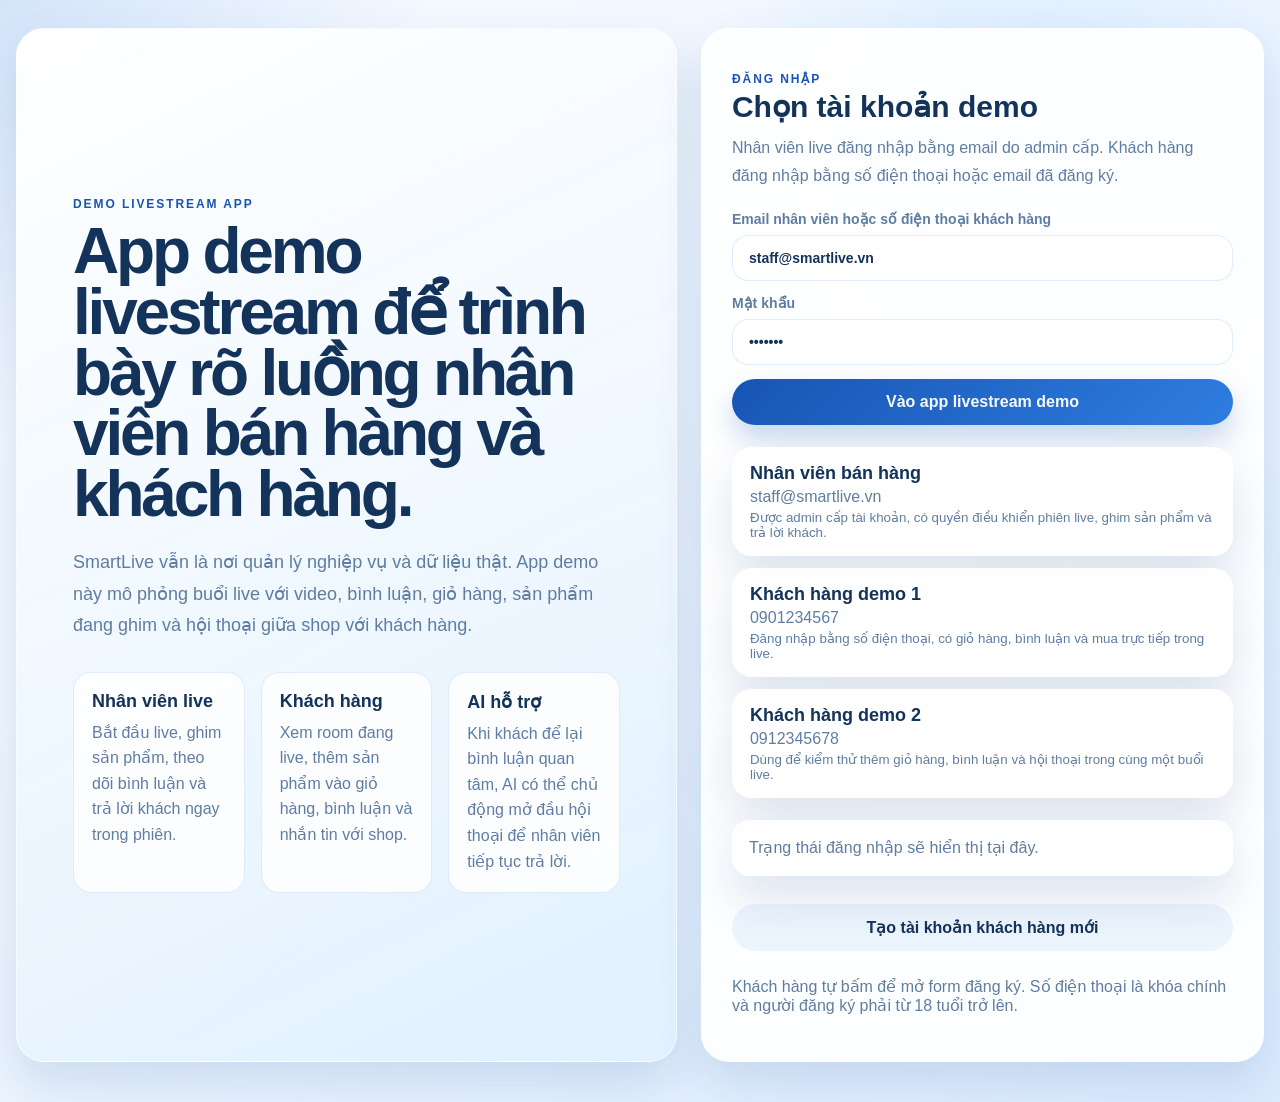
==== commit 6909e400: "main" ====
--- a/apps/demo-app/index.html
+++ b/apps/demo-app/index.html
@@ -11,23 +11,23 @@
     <section id="login-screen" class="login-screen">
       <div class="hero-card">
         <p class="eyebrow">Demo Livestream App</p>
-        <h1>App demo livestream tách riêng để trình bày cả phía nhân viên live và khách hàng.</h1>
+        <h1>App demo livestream để trình bày rõ luồng nhân viên bán hàng và khách hàng.</h1>
         <p class="hero-copy">
-          SmartLive vẫn là nơi quản lý nghiệp vụ và các tính năng thông minh. App demo này mô phỏng buổi live
-          thực tế với camera, micro, bình luận, tìm kiếm, gợi ý nội dung và nhắn tin giữa shop với khách.
+          SmartLive vẫn là nơi quản lý nghiệp vụ và dữ liệu thật. App demo này mô phỏng buổi live với video,
+          bình luận, giỏ hàng, sản phẩm đang ghim và hội thoại giữa shop với khách hàng.
         </p>
         <div class="hero-points">
           <article>
             <strong>Nhân viên live</strong>
-            <span>Bắt đầu, kết thúc live, xem bình luận hiện tại và chặn khách ngay trong phiên.</span>
+            <span>Bắt đầu live, ghim sản phẩm, theo dõi bình luận và trả lời khách ngay trong phiên.</span>
           </article>
           <article>
             <strong>Khách hàng</strong>
-            <span>Tìm phiên live, tìm sản phẩm, nhận gợi ý liên quan và tham gia bình luận.</span>
+            <span>Xem room đang live, thêm sản phẩm vào giỏ hàng, bình luận và nhắn tin với shop.</span>
           </article>
           <article>
-            <strong>Nhắn tin có hỗ trợ AI</strong>
-            <span>Khách có nhu cầu mua sẽ được hệ thống chủ động mở đầu hội thoại để nhân viên tiếp tục trả lời.</span>
+            <strong>AI hỗ trợ</strong>
+            <span>Khi khách để lại bình luận quan tâm, AI có thể chủ động mở đầu hội thoại để nhân viên tiếp tục trả lời.</span>
           </article>
         </div>
       </div>
@@ -50,64 +50,64 @@
         </form>
 
         <div class="demo-account-list">
-          <button type="button" class="demo-account-btn" data-email="product.manager@smartlive.vn" data-password="pm001">
-            <strong>Quản lý sản phẩm</strong>
-            <span>product.manager@smartlive.vn</span>
-            <small>Quản lý danh mục sản phẩm, tồn kho và gán sản phẩm vào các phiên live trước khi bán</small>
-          </button>
           <button type="button" class="demo-account-btn" data-email="staff@smartlive.vn" data-password="staff01">
-            <strong>Nhân viên live 1</strong>
+            <strong>Nhân viên bán hàng</strong>
             <span>staff@smartlive.vn</span>
-            <small>Được admin cấp tài khoản, có quyền điều khiển phiên live và ghim sản phẩm</small>
-          </button>
-          <button type="button" class="demo-account-btn" data-email="staff02@smartlive.vn" data-password="staff02">
-            <strong>Nhân viên live 2</strong>
-            <span>staff02@smartlive.vn</span>
-            <small>Được admin cấp tài khoản, có thể thay phiên và xử lý khách đang live</small>
+            <small>Được admin cấp tài khoản, có quyền điều khiển phiên live, ghim sản phẩm và trả lời khách.</small>
           </button>
           <button type="button" class="demo-account-btn" data-email="0901234567" data-password="123456">
-            <strong>Khách hàng 1</strong>
+            <strong>Khách hàng demo 1</strong>
             <span>0901234567</span>
-            <small>Đăng nhập bằng số điện thoại, có giỏ hàng và có thể mua trong live</small>
+            <small>Đăng nhập bằng số điện thoại, có giỏ hàng, bình luận và mua trực tiếp trong live.</small>
           </button>
           <button type="button" class="demo-account-btn" data-email="0912345678" data-password="123456">
-            <strong>Khách hàng 2</strong>
+            <strong>Khách hàng demo 2</strong>
             <span>0912345678</span>
-            <small>Khách demo thứ hai để test bình luận, nhắn tin và mua hàng</small>
+            <small>Dùng để kiểm thử thêm giỏ hàng, bình luận và hội thoại trong cùng một buổi live.</small>
           </button>
         </div>
 
         <div id="login-result" class="message-box muted">Trạng thái đăng nhập sẽ hiển thị tại đây.</div>
 
-        <div class="section-head section-gap">
-          <p class="eyebrow">Đăng ký khách hàng</p>
-          <h3>Khách hàng tự tạo tài khoản</h3>
-          <p class="muted">Số điện thoại là khóa chính. Khách phải từ 18 tuổi trở lên mới được tạo tài khoản.</p>
-        </div>
-
-        <form id="register-form" class="stack">
-          <label>Số điện thoại
-            <input id="register-phone" type="tel" placeholder="Nhập số điện thoại 10 số" autocomplete="tel" />
-          </label>
-          <label>Họ và tên
-            <input id="register-full-name" type="text" placeholder="Nguyễn Văn A" autocomplete="name" />
-          </label>
-          <label>Email
-            <input id="register-email" type="email" placeholder="ban@email.com" autocomplete="email" />
-          </label>
-          <label>Địa điểm giao hàng
-            <input id="register-location" type="text" placeholder="Quận 7, TP.HCM" autocomplete="street-address" />
-          </label>
-          <label>Năm sinh
-            <input id="register-birth-year" type="number" min="1900" max="2026" placeholder="2000" />
-          </label>
-          <label>Mật khẩu
-            <input id="register-password" type="password" placeholder="Tối thiểu 6 ký tự" autocomplete="new-password" />
-          </label>
-          <button type="submit" class="primary-btn">Tạo tài khoản khách hàng</button>
-        </form>
-
-        <div id="register-result" class="message-box muted">Thông tin đăng ký khách hàng sẽ hiển thị tại đây.</div>
+        <div class="register-entry">
+          <button id="open-register-btn" type="button" class="ghost-btn">Tạo tài khoản khách hàng mới</button>
+          <p class="muted">Khách hàng tự bấm để mở form đăng ký. Số điện thoại là khóa chính và người đăng ký phải từ 18 tuổi trở lên.</p>
+        </div>
+
+        <section id="register-panel" class="register-panel hidden">
+          <div class="section-head section-gap">
+            <p class="eyebrow">Đăng ký khách hàng</p>
+            <h3>Tạo tài khoản mới</h3>
+            <p class="muted">Sau khi tạo thành công, app sẽ tự đăng nhập bằng tài khoản khách hàng vừa đăng ký.</p>
+          </div>
+
+          <form id="register-form" class="stack">
+            <label>Số điện thoại
+              <input id="register-phone" type="tel" placeholder="Nhập số điện thoại 10 số" autocomplete="tel" />
+            </label>
+            <label>Họ và tên
+              <input id="register-full-name" type="text" placeholder="Nguyễn Văn A" autocomplete="name" />
+            </label>
+            <label>Email
+              <input id="register-email" type="email" placeholder="ban@email.com" autocomplete="email" />
+            </label>
+            <label>Địa điểm giao hàng
+              <input id="register-location" type="text" placeholder="Quận 7, TP.HCM" autocomplete="street-address" />
+            </label>
+            <label>Năm sinh
+              <input id="register-birth-year" type="number" min="1900" max="2026" placeholder="2000" />
+            </label>
+            <label>Mật khẩu
+              <input id="register-password" type="password" placeholder="Tối thiểu 6 ký tự" autocomplete="new-password" />
+            </label>
+            <div class="inline-actions">
+              <button type="submit" class="primary-btn">Tạo tài khoản khách hàng</button>
+              <button id="close-register-btn" type="button" class="ghost-btn">Đóng form</button>
+            </div>
+          </form>
+
+          <div id="register-result" class="message-box muted">Thông tin đăng ký khách hàng sẽ hiển thị tại đây.</div>
+        </section>
       </div>
     </section>
 
@@ -137,6 +137,15 @@
           </div>
 
           <div class="live-room-layout">
+            <aside class="panel side-panel session-sidebar">
+              <div class="section-head">
+                <p class="eyebrow">Thông tin phiên live</p>
+                <h3>Session đang chọn</h3>
+              </div>
+              <div id="session-card" class="session-card"></div>
+              <div id="pinned-product-card" class="pinned-product-card"></div>
+            </aside>
+
             <div class="video-stage">
               <div class="video-frame">
                 <video id="live-preview" autoplay playsinline muted></video>
@@ -153,7 +162,7 @@
                 </article>
                 <article class="metric-card">
                   <span>Viewer</span>
-                  <strong id="metric-viewers">128</strong>
+                  <strong id="metric-viewers">0</strong>
                 </article>
                 <article class="metric-card">
                   <span>Bình luận</span>
@@ -166,13 +175,24 @@
               </div>
             </div>
 
-            <aside class="panel side-panel">
-              <div class="section-head">
-                <p class="eyebrow">Thông tin phòng live</p>
-                <h3>Session đang chọn</h3>
-              </div>
-              <div id="session-card" class="session-card"></div>
-              <div id="pinned-product-card" class="pinned-product-card"></div>
+            <aside class="panel live-comment-panel">
+              <div class="section-head">
+                <p class="eyebrow">Bình luận trong live</p>
+                <h3>Bình luận hiện tại của phòng live</h3>
+              </div>
+
+              <form id="comment-form" class="stack">
+                <label>Sản phẩm đang quan tâm
+                  <select id="comment-product-select"></select>
+                </label>
+                <label>Nội dung bình luận
+                  <textarea id="comment-input" rows="4" placeholder="Ví dụ: Shop ơi em muốn chốt 2 serum tối nay."></textarea>
+                </label>
+                <button type="submit" class="primary-btn">Gửi bình luận</button>
+              </form>
+
+              <div id="comment-result" class="message-box muted">Bình luận mới sẽ hiển thị ngay trong feed của phiên live.</div>
+              <div id="comment-list" class="comment-list live-comment-list"></div>
             </aside>
           </div>
         </section>
@@ -320,55 +340,50 @@
           </div>
         </section>
 
-        <section class="panel">
-          <div class="section-head">
-            <p class="eyebrow">Bình luận trong live</p>
-            <h3>Bình luận hiện tại của phòng live</h3>
-          </div>
-
-          <form id="comment-form" class="stack">
-            <label>Sản phẩm đang quan tâm
-              <select id="comment-product-select"></select>
-            </label>
-            <label>Nội dung bình luận
-              <textarea id="comment-input" rows="4" placeholder="Ví dụ: Shop ơi em muốn chốt 2 serum tối nay."></textarea>
-            </label>
-            <button type="submit" class="primary-btn">Gửi bình luận</button>
-          </form>
-
-          <div id="comment-result" class="message-box muted">Bình luận mới sẽ hiển thị ngay trong feed của phiên live.</div>
-          <div id="comment-list" class="comment-list"></div>
-        </section>
-
-        <section class="panel">
+        <section class="panel message-summary-panel">
           <div class="section-head">
             <p class="eyebrow">Tin nhắn</p>
             <h3>Hội thoại giữa shop và khách hàng</h3>
             <p class="muted">AI hỗ trợ nhận diện khách có ý định mua và tự động mở đầu hội thoại một lần trong mỗi phiên live.</p>
           </div>
-
-          <div class="message-layout">
-            <div id="conversation-list" class="conversation-list"></div>
-
-            <div class="message-thread-panel">
-              <div id="thread-header" class="thread-header"></div>
-              <div id="message-thread" class="message-thread"></div>
-
-              <form id="message-form" class="stack">
-                <label>Nội dung tin nhắn
-                  <textarea id="message-input" rows="3" placeholder="Nhập tin nhắn với khách hàng hoặc shop..."></textarea>
-                </label>
-                <button type="submit" class="primary-btn">Gửi tin nhắn</button>
-              </form>
-
-              <div id="message-result" class="message-box muted">Tin nhắn sẽ hiển thị và đồng bộ ngay trong app demo.</div>
-            </div>
+          <div class="message-summary-actions">
+            <button id="open-chat-btn" type="button" class="primary-btn">Mở giao diện trò chuyện</button>
           </div>
         </section>
       </main>
     </section>
   </div>
 
+  <div id="chat-modal" class="chat-modal hidden">
+    <section class="chat-modal-card">
+      <div class="chat-modal-head">
+        <div>
+          <p class="eyebrow">Tin nhắn</p>
+          <h3>Giao diện trò chuyện riêng</h3>
+        </div>
+        <button id="close-chat-btn" type="button" class="ghost-btn">Đóng</button>
+      </div>
+
+      <div class="message-layout">
+        <div id="conversation-list" class="conversation-list"></div>
+
+        <div class="message-thread-panel">
+          <div id="thread-header" class="thread-header"></div>
+          <div id="message-thread" class="message-thread"></div>
+
+          <form id="message-form" class="stack">
+            <label>Nội dung tin nhắn
+              <textarea id="message-input" rows="3" placeholder="Nhập tin nhắn với khách hàng hoặc shop..."></textarea>
+            </label>
+            <button type="submit" class="primary-btn">Gửi tin nhắn</button>
+          </form>
+
+          <div id="message-result" class="message-box muted">Tin nhắn sẽ hiển thị và đồng bộ ngay trong app demo.</div>
+        </div>
+      </div>
+    </section>
+  </div>
+
   <script src="./app.js"></script>
 </body>
 </html>
--- a/apps/demo-app/styles.css
+++ b/apps/demo-app/styles.css
@@ -29,6 +29,10 @@
     radial-gradient(circle at top left, rgba(47, 125, 225, 0.18), transparent 26%),
     radial-gradient(circle at 80% 12%, rgba(102, 175, 255, 0.16), transparent 22%),
     linear-gradient(140deg, #f8fbff 0%, var(--bg) 44%, var(--bg-strong) 100%);
+}
+
+body.chat-open {
+  overflow: hidden;
 }
 
 button,
@@ -246,6 +250,21 @@
   gap: 12px;
 }
 
+.register-entry {
+  display: grid;
+  gap: 10px;
+  padding-top: 6px;
+}
+
+.register-panel {
+  display: grid;
+  gap: 14px;
+  padding: 18px;
+  border: 1px solid var(--line);
+  border-radius: 22px;
+  background: rgba(255, 255, 255, 0.82);
+}
+
 .demo-account-btn {
   text-align: left;
   border-radius: 20px;
@@ -344,7 +363,7 @@
 }
 
 .live-room-layout {
-  grid-template-columns: minmax(0, 1.42fr) minmax(320px, 0.74fr);
+  grid-template-columns: minmax(250px, 0.56fr) minmax(0, 1.35fr) minmax(320px, 0.82fr);
   margin-top: 20px;
 }
 
@@ -458,6 +477,24 @@
   line-height: 1.7;
 }
 
+.session-sidebar,
+.live-comment-panel {
+  align-self: start;
+  position: sticky;
+  top: 18px;
+}
+
+.live-comment-panel {
+  display: grid;
+  gap: 14px;
+}
+
+.live-comment-list {
+  max-height: 620px;
+  overflow-y: auto;
+  padding-right: 6px;
+}
+
 .host-controls {
   grid-template-columns: repeat(5, minmax(0, 1fr));
   margin-top: 18px;
@@ -470,6 +507,10 @@
 .staff-tools-grid,
 .message-layout {
   grid-template-columns: repeat(2, minmax(0, 1fr));
+  margin-top: 18px;
+}
+
+.message-summary-actions {
   margin-top: 18px;
 }
 
@@ -577,6 +618,37 @@
 
 .message-thread-panel {
   display: grid;
+  gap: 16px;
+}
+
+.chat-modal {
+  position: fixed;
+  inset: 0;
+  background: rgba(12, 24, 44, 0.44);
+  backdrop-filter: blur(8px);
+  display: grid;
+  place-items: center;
+  padding: 24px;
+  z-index: 50;
+}
+
+.chat-modal-card {
+  width: min(1180px, 100%);
+  max-height: calc(100vh - 48px);
+  overflow: hidden;
+  border-radius: 28px;
+  padding: 24px;
+  background: linear-gradient(165deg, rgba(255, 255, 255, 0.98), rgba(228, 241, 255, 0.95));
+  border: 1px solid rgba(255, 255, 255, 0.72);
+  box-shadow: var(--shadow);
+  display: grid;
+  gap: 18px;
+}
+
+.chat-modal-head {
+  display: flex;
+  align-items: flex-start;
+  justify-content: space-between;
   gap: 16px;
 }
 
@@ -666,7 +738,8 @@
   .product-card-head,
   .comment-header,
   .viewer-card,
-  .thread-header {
+  .thread-header,
+  .chat-modal-head {
     flex-direction: column;
     align-items: stretch;
   }
@@ -684,4 +757,13 @@
   .video-frame {
     min-height: 320px;
   }
-}
+
+  .chat-modal {
+    padding: 12px;
+  }
+
+  .chat-modal-card {
+    max-height: calc(100vh - 24px);
+    padding: 18px;
+  }
+}
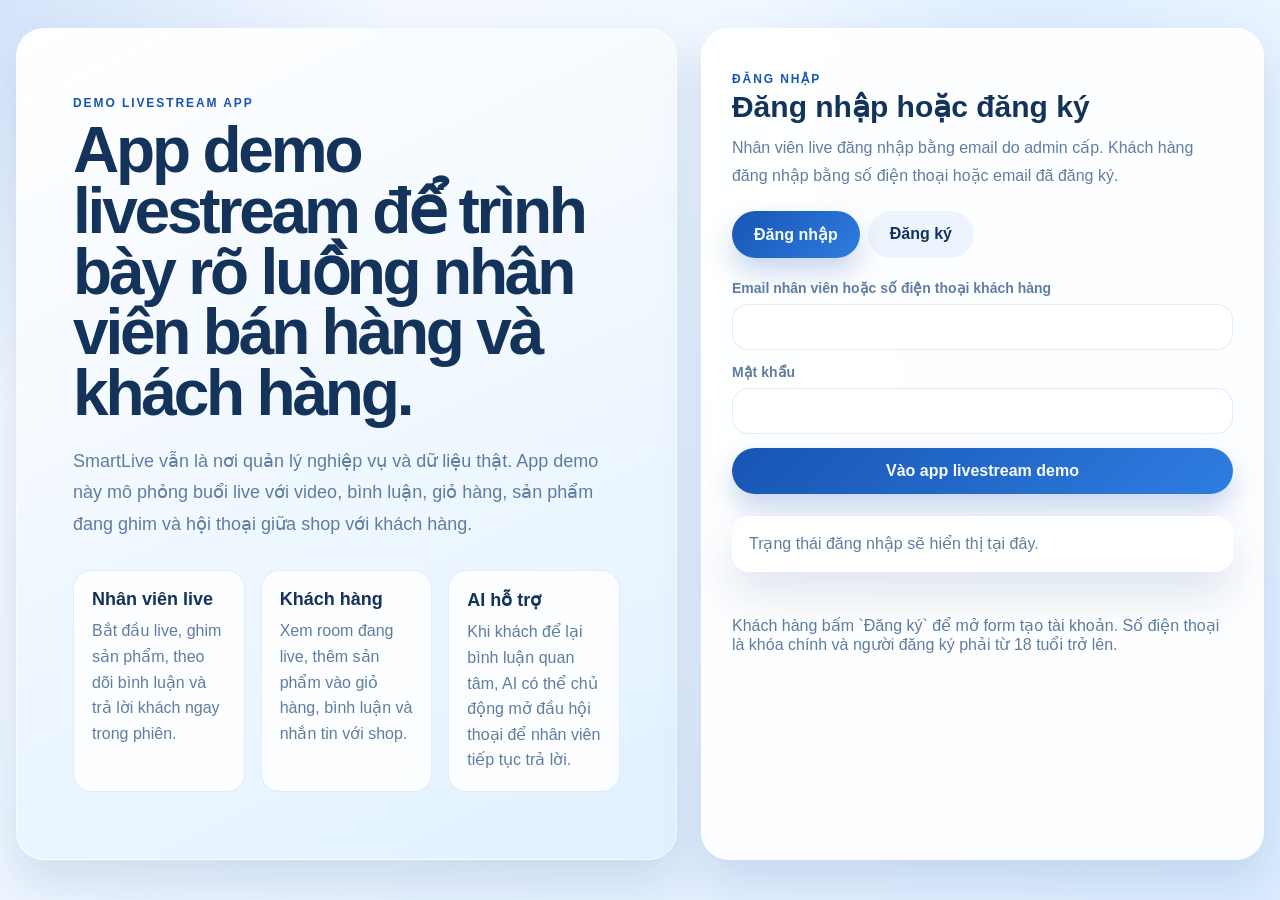
==== commit 2d5a7903: "main" ====
--- a/apps/demo-app/index.html
+++ b/apps/demo-app/index.html
@@ -35,43 +35,29 @@
       <div class="login-card">
         <div class="section-head">
           <p class="eyebrow">Đăng nhập</p>
-          <h2>Chọn tài khoản demo</h2>
+          <h2>Đăng nhập hoặc đăng ký</h2>
           <p class="muted">Nhân viên live đăng nhập bằng email do admin cấp. Khách hàng đăng nhập bằng số điện thoại hoặc email đã đăng ký.</p>
+        </div>
+
+        <div class="inline-actions">
+          <button id="open-login-btn" type="button" class="primary-btn">Đăng nhập</button>
+          <button id="open-register-btn" type="button" class="ghost-btn">Đăng ký</button>
         </div>
 
         <form id="login-form" class="stack">
           <label>Email nhân viên hoặc số điện thoại khách hàng
-            <input id="login-email" type="text" value="staff@smartlive.vn" autocomplete="username" />
+            <input id="login-email" type="text" autocomplete="username" />
           </label>
           <label>Mật khẩu
-            <input id="login-password" type="password" value="staff01" autocomplete="current-password" />
+            <input id="login-password" type="password" autocomplete="current-password" />
           </label>
           <button type="submit" class="primary-btn">Vào app livestream demo</button>
         </form>
 
-        <div class="demo-account-list">
-          <button type="button" class="demo-account-btn" data-email="staff@smartlive.vn" data-password="staff01">
-            <strong>Nhân viên bán hàng</strong>
-            <span>staff@smartlive.vn</span>
-            <small>Được admin cấp tài khoản, có quyền điều khiển phiên live, ghim sản phẩm và trả lời khách.</small>
-          </button>
-          <button type="button" class="demo-account-btn" data-email="0901234567" data-password="123456">
-            <strong>Khách hàng demo 1</strong>
-            <span>0901234567</span>
-            <small>Đăng nhập bằng số điện thoại, có giỏ hàng, bình luận và mua trực tiếp trong live.</small>
-          </button>
-          <button type="button" class="demo-account-btn" data-email="0912345678" data-password="123456">
-            <strong>Khách hàng demo 2</strong>
-            <span>0912345678</span>
-            <small>Dùng để kiểm thử thêm giỏ hàng, bình luận và hội thoại trong cùng một buổi live.</small>
-          </button>
-        </div>
-
         <div id="login-result" class="message-box muted">Trạng thái đăng nhập sẽ hiển thị tại đây.</div>
 
         <div class="register-entry">
-          <button id="open-register-btn" type="button" class="ghost-btn">Tạo tài khoản khách hàng mới</button>
-          <p class="muted">Khách hàng tự bấm để mở form đăng ký. Số điện thoại là khóa chính và người đăng ký phải từ 18 tuổi trở lên.</p>
+          <p class="muted">Khách hàng bấm `Đăng ký` để mở form tạo tài khoản. Số điện thoại là khóa chính và người đăng ký phải từ 18 tuổi trở lên.</p>
         </div>
 
         <section id="register-panel" class="register-panel hidden">
@@ -102,7 +88,7 @@
             </label>
             <div class="inline-actions">
               <button type="submit" class="primary-btn">Tạo tài khoản khách hàng</button>
-              <button id="close-register-btn" type="button" class="ghost-btn">Đóng form</button>
+              <button id="close-register-btn" type="button" class="ghost-btn">Quay lại đăng nhập</button>
             </div>
           </form>
 
@@ -135,6 +121,12 @@
             <h3 id="live-room-title">GlowHouse - Livestream skincare tối nay</h3>
             <p id="live-room-description" class="muted"></p>
           </div>
+          <div id="customer-room-toolbar" class="customer-room-toolbar hidden">
+            <label class="customer-room-search-label">Tìm nhanh phòng live
+              <input id="customer-room-search-input" type="search" placeholder="Ví dụ: TikTok serum, Hà My, demo app..." />
+            </label>
+            <div id="customer-room-list" class="customer-room-list"></div>
+          </div>
 
           <div class="live-room-layout">
             <aside class="panel side-panel session-sidebar">
@@ -149,6 +141,7 @@
             <div class="video-stage">
               <div class="video-frame">
                 <video id="live-preview" autoplay playsinline muted></video>
+                <img id="remote-preview-frame" class="remote-preview-frame hidden" alt="Khung hình live từ nhân viên" />
                 <div id="video-overlay" class="video-overlay">
                   <span id="live-status-pill" class="status-pill offline">Offline</span>
                   <p id="video-overlay-text">Nhân viên live có thể cấp quyền camera và micro để bắt đầu demo.</p>
--- a/apps/demo-app/styles.css
+++ b/apps/demo-app/styles.css
@@ -333,6 +333,8 @@
 .dashboard-grid,
 .live-room-layout,
 .quick-stats,
+.customer-room-toolbar,
+.customer-room-list,
 .host-controls,
 .cart-actions,
 .two-col,
@@ -365,6 +367,19 @@
 .live-room-layout {
   grid-template-columns: minmax(250px, 0.56fr) minmax(0, 1.35fr) minmax(320px, 0.82fr);
   margin-top: 20px;
+}
+
+.customer-room-toolbar {
+  margin-top: 18px;
+}
+
+.customer-room-search-label {
+  display: grid;
+  gap: 10px;
+}
+
+.customer-room-list {
+  grid-template-columns: repeat(auto-fit, minmax(220px, 1fr));
 }
 
 .video-stage {
@@ -391,6 +406,15 @@
   display: block;
 }
 
+.remote-preview-frame {
+  position: absolute;
+  inset: 0;
+  width: 100%;
+  height: 100%;
+  object-fit: cover;
+  display: block;
+}
+
 .video-overlay {
   position: absolute;
   inset: 0;
@@ -440,6 +464,7 @@
 .tool-panel,
 .search-card,
 .recommendation-card,
+.room-pill,
 .viewer-card,
 .comment-card {
   border-radius: 20px;
@@ -477,6 +502,24 @@
   line-height: 1.7;
 }
 
+.room-pill {
+  text-align: left;
+  display: grid;
+  gap: 6px;
+  background: rgba(255, 255, 255, 0.94);
+  border: 1px solid rgba(47, 125, 225, 0.12);
+}
+
+.room-pill.active {
+  border-color: rgba(47, 125, 225, 0.3);
+  background: linear-gradient(145deg, rgba(231, 243, 255, 0.98), rgba(255, 255, 255, 0.96));
+}
+
+.room-pill span,
+.room-pill small {
+  color: var(--muted);
+}
+
 .session-sidebar,
 .live-comment-panel {
   align-self: start;
@@ -495,6 +538,23 @@
   padding-right: 6px;
 }
 
+.comment-card {
+  display: grid;
+  gap: 14px;
+  background: rgba(255, 255, 255, 0.94);
+  border: 1px solid rgba(47, 125, 225, 0.12);
+  box-shadow: 0 12px 28px rgba(15, 39, 72, 0.08);
+}
+
+.comment-card p {
+  margin: 8px 0 0;
+}
+
+.comment-card .comment-actions {
+  padding-top: 6px;
+  border-top: 1px solid rgba(47, 125, 225, 0.12);
+}
+
 .host-controls {
   grid-template-columns: repeat(5, minmax(0, 1fr));
   margin-top: 18px;
@@ -508,6 +568,10 @@
 .message-layout {
   grid-template-columns: repeat(2, minmax(0, 1fr));
   margin-top: 18px;
+}
+
+.staff-tools-grid {
+  grid-template-columns: minmax(0, 1fr);
 }
 
 .message-summary-actions {
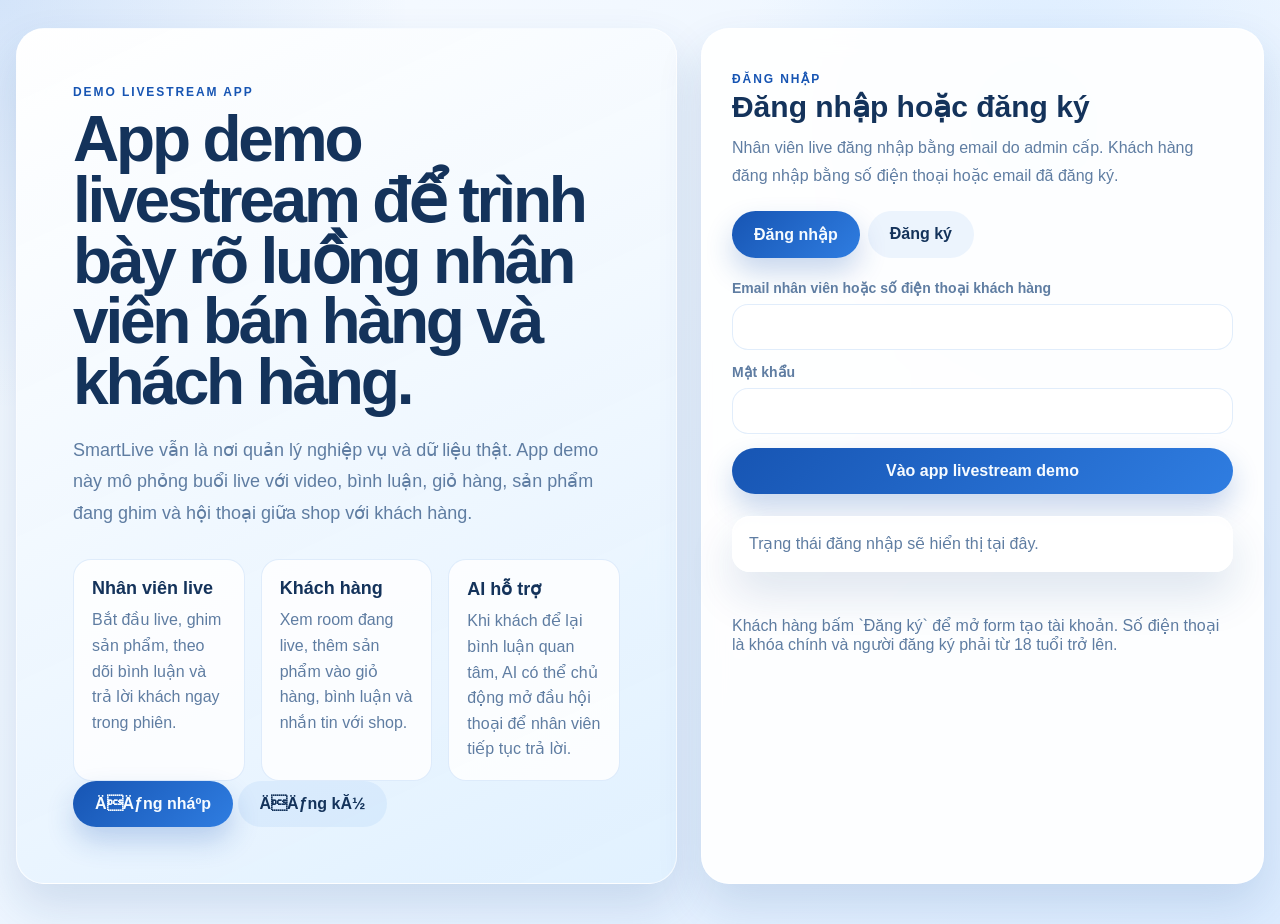
==== commit 4110711b: "main" ====
--- a/apps/demo-app/index.html
+++ b/apps/demo-app/index.html
@@ -30,6 +30,10 @@
             <span>Khi khách để lại bình luận quan tâm, AI có thể chủ động mở đầu hội thoại để nhân viên tiếp tục trả lời.</span>
           </article>
         </div>
+        <div class="hero-cta">
+          <button id="open-login-btn" type="button" class="primary-btn">ÄÄƒng nháº­p</button>
+          <button id="open-register-btn" type="button" class="ghost-btn">ÄÄƒng kĂ½</button>
+        </div>
       </div>
 
       <div class="login-card">
@@ -219,13 +223,6 @@
               <div id="staff-product-list" class="product-grid"></div>
             </div>
 
-            <div class="tool-panel">
-              <div class="section-head">
-                <p class="eyebrow">Chặn khách</p>
-                <h3>Khách đang tham gia</h3>
-              </div>
-              <div id="viewer-management-list" class="viewer-management-list"></div>
-            </div>
           </div>
         </section>
 
@@ -263,75 +260,6 @@
           </div>
         </section>
 
-        <section id="product-manager-view" class="panel panel-span-2 hidden">
-          <div class="section-head">
-            <p class="eyebrow">Quản lý sản phẩm</p>
-            <h3>Danh mục sản phẩm và cấu hình trước phiên live</h3>
-            <p class="muted">Nhân viên quản lý sản phẩm có quyền thêm bớt sản phẩm, tăng tồn kho và gán sản phẩm vào từng phiên live trước khi nhân viên bán hàng lên sóng.</p>
-          </div>
-
-          <div class="staff-tools-grid">
-            <div class="tool-panel">
-              <div class="section-head">
-                <p class="eyebrow">Tạo sản phẩm</p>
-                <h3>Thêm sản phẩm mới</h3>
-              </div>
-              <form id="product-form" class="stack">
-                <label>Tên sản phẩm
-                  <input id="product-name-input" type="text" placeholder="Serum mới" />
-                </label>
-                <label>Danh mục
-                  <input id="product-category-input" type="text" placeholder="Skincare" />
-                </label>
-                <label>Giá gốc
-                  <input id="product-price-input" type="number" min="1000" step="1000" placeholder="329000" />
-                </label>
-                <label>Số lượng tồn kho
-                  <input id="product-stock-input" type="number" min="1" step="1" placeholder="50" />
-                </label>
-                <label>Thông tin sản phẩm
-                  <textarea id="product-highlight-input" rows="3" placeholder="Mô tả ngắn về sản phẩm..."></textarea>
-                </label>
-                <button type="submit" class="primary-btn">Thêm sản phẩm</button>
-              </form>
-            </div>
-
-            <div class="tool-panel">
-              <div class="section-head">
-                <p class="eyebrow">Gán vào live</p>
-                <h3>Cấp cho nhân viên bán hàng trước phiên live</h3>
-              </div>
-              <form id="live-assignment-form" class="stack">
-                <label>Phiên live
-                  <select id="assignment-live-select"></select>
-                </label>
-                <label>Sản phẩm
-                  <select id="assignment-product-select"></select>
-                </label>
-                <button type="submit" class="primary-btn">Gán sản phẩm vào phiên live</button>
-              </form>
-              <div id="product-manager-result" class="message-box muted">Trạng thái quản lý sản phẩm sẽ hiển thị tại đây.</div>
-            </div>
-          </div>
-
-          <div class="staff-tools-grid">
-            <div class="tool-panel">
-              <div class="section-head">
-                <p class="eyebrow">Danh mục hiện tại</p>
-                <h3>Sản phẩm và tồn kho</h3>
-              </div>
-              <div id="product-manager-list" class="product-grid"></div>
-            </div>
-
-            <div class="tool-panel">
-              <div class="section-head">
-                <p class="eyebrow">Gán sản phẩm</p>
-                <h3>Sản phẩm trong từng phiên live</h3>
-              </div>
-              <div id="live-assignment-list" class="product-grid"></div>
-            </div>
-          </div>
-        </section>
 
         <section class="panel message-summary-panel">
           <div class="section-head">
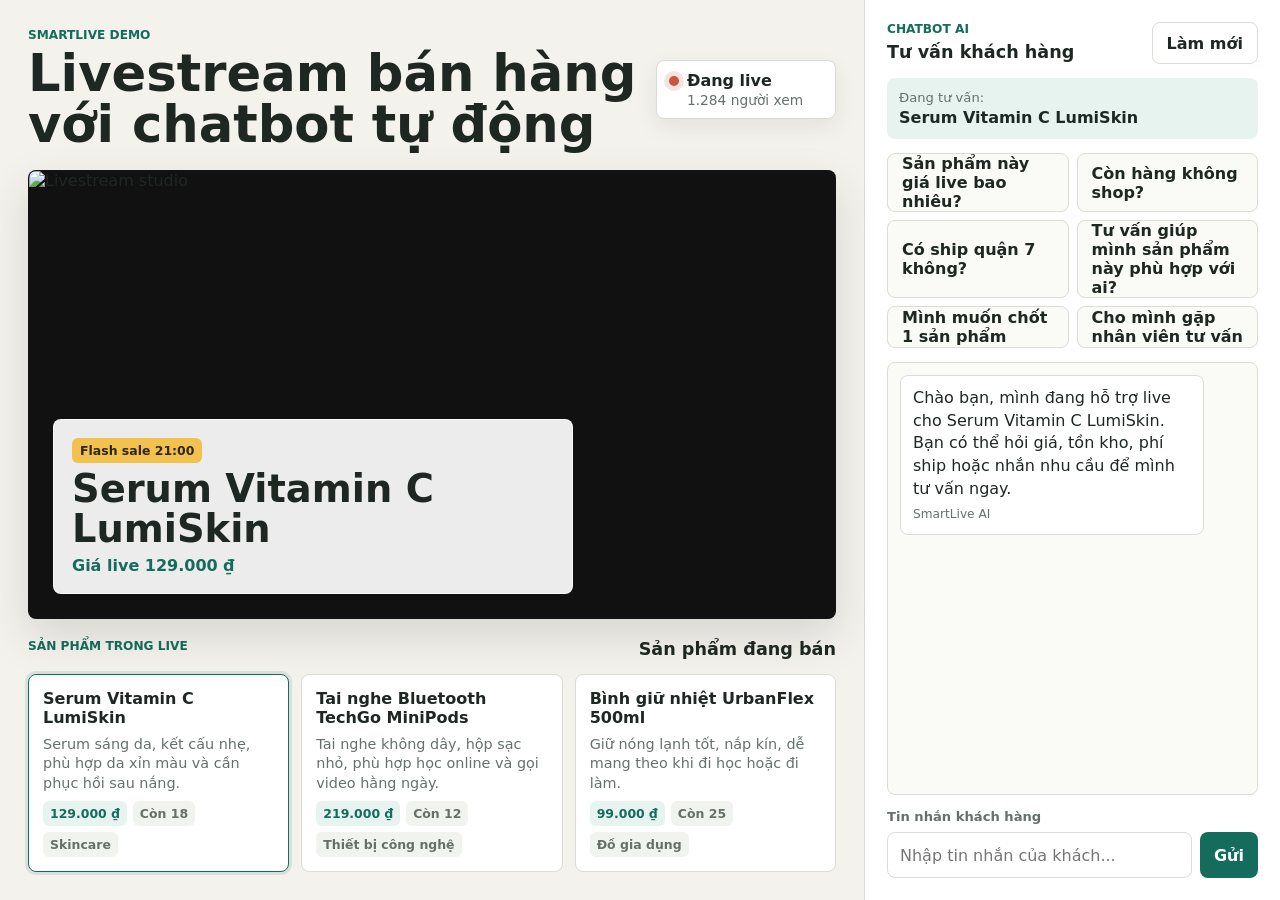
==== commit 189dde0a: "update chatbot" ====
--- a/apps/demo-app/index.html
+++ b/apps/demo-app/index.html
@@ -3,307 +3,71 @@
 <head>
   <meta charset="UTF-8" />
   <meta name="viewport" content="width=device-width, initial-scale=1.0" />
-  <title>SmartLive Demo</title>
+  <title>SmartLive Chatbot Livestream</title>
   <link rel="stylesheet" href="./styles.css" />
 </head>
 <body>
-  <div class="page-shell">
-    <section id="login-screen" class="login-screen">
-      <div class="hero-card">
-        <p class="eyebrow">Demo Livestream App</p>
-        <h1>App demo livestream để trình bày rõ luồng nhân viên bán hàng và khách hàng.</h1>
-        <p class="hero-copy">
-          SmartLive vẫn là nơi quản lý nghiệp vụ và dữ liệu thật. App demo này mô phỏng buổi live với video,
-          bình luận, giỏ hàng, sản phẩm đang ghim và hội thoại giữa shop với khách hàng.
-        </p>
-        <div class="hero-points">
-          <article>
-            <strong>Nhân viên live</strong>
-            <span>Bắt đầu live, ghim sản phẩm, theo dõi bình luận và trả lời khách ngay trong phiên.</span>
-          </article>
-          <article>
-            <strong>Khách hàng</strong>
-            <span>Xem room đang live, thêm sản phẩm vào giỏ hàng, bình luận và nhắn tin với shop.</span>
-          </article>
-          <article>
-            <strong>AI hỗ trợ</strong>
-            <span>Khi khách để lại bình luận quan tâm, AI có thể chủ động mở đầu hội thoại để nhân viên tiếp tục trả lời.</span>
-          </article>
-        </div>
-        <div class="hero-cta">
-          <button id="open-login-btn" type="button" class="primary-btn">ÄÄƒng nháº­p</button>
-          <button id="open-register-btn" type="button" class="ghost-btn">ÄÄƒng kĂ½</button>
-        </div>
-      </div>
-
-      <div class="login-card">
-        <div class="section-head">
-          <p class="eyebrow">Đăng nhập</p>
-          <h2>Đăng nhập hoặc đăng ký</h2>
-          <p class="muted">Nhân viên live đăng nhập bằng email do admin cấp. Khách hàng đăng nhập bằng số điện thoại hoặc email đã đăng ký.</p>
-        </div>
-
-        <div class="inline-actions">
-          <button id="open-login-btn" type="button" class="primary-btn">Đăng nhập</button>
-          <button id="open-register-btn" type="button" class="ghost-btn">Đăng ký</button>
-        </div>
-
-        <form id="login-form" class="stack">
-          <label>Email nhân viên hoặc số điện thoại khách hàng
-            <input id="login-email" type="text" autocomplete="username" />
-          </label>
-          <label>Mật khẩu
-            <input id="login-password" type="password" autocomplete="current-password" />
-          </label>
-          <button type="submit" class="primary-btn">Vào app livestream demo</button>
-        </form>
-
-        <div id="login-result" class="message-box muted">Trạng thái đăng nhập sẽ hiển thị tại đây.</div>
-
-        <div class="register-entry">
-          <p class="muted">Khách hàng bấm `Đăng ký` để mở form tạo tài khoản. Số điện thoại là khóa chính và người đăng ký phải từ 18 tuổi trở lên.</p>
-        </div>
-
-        <section id="register-panel" class="register-panel hidden">
-          <div class="section-head section-gap">
-            <p class="eyebrow">Đăng ký khách hàng</p>
-            <h3>Tạo tài khoản mới</h3>
-            <p class="muted">Sau khi tạo thành công, app sẽ tự đăng nhập bằng tài khoản khách hàng vừa đăng ký.</p>
-          </div>
-
-          <form id="register-form" class="stack">
-            <label>Số điện thoại
-              <input id="register-phone" type="tel" placeholder="Nhập số điện thoại 10 số" autocomplete="tel" />
-            </label>
-            <label>Họ và tên
-              <input id="register-full-name" type="text" placeholder="Nguyễn Văn A" autocomplete="name" />
-            </label>
-            <label>Email
-              <input id="register-email" type="email" placeholder="ban@email.com" autocomplete="email" />
-            </label>
-            <label>Địa điểm giao hàng
-              <input id="register-location" type="text" placeholder="Quận 7, TP.HCM" autocomplete="street-address" />
-            </label>
-            <label>Năm sinh
-              <input id="register-birth-year" type="number" min="1900" max="2026" placeholder="2000" />
-            </label>
-            <label>Mật khẩu
-              <input id="register-password" type="password" placeholder="Tối thiểu 6 ký tự" autocomplete="new-password" />
-            </label>
-            <div class="inline-actions">
-              <button type="submit" class="primary-btn">Tạo tài khoản khách hàng</button>
-              <button id="close-register-btn" type="button" class="ghost-btn">Quay lại đăng nhập</button>
-            </div>
-          </form>
-
-          <div id="register-result" class="message-box muted">Thông tin đăng ký khách hàng sẽ hiển thị tại đây.</div>
-        </section>
-      </div>
-    </section>
-
-    <section id="app-screen" class="app-screen hidden">
+  <main class="app-shell">
+    <section class="live-area">
       <header class="topbar">
         <div>
           <p class="eyebrow">SmartLive Demo</p>
-          <h2 id="topbar-title">Phòng live demo</h2>
-          <p id="topbar-subtitle" class="muted"></p>
+          <h1>Livestream bán hàng với chatbot tự động</h1>
         </div>
-        <div class="topbar-actions">
-          <div class="profile-pill">
-            <strong id="current-user-name"></strong>
-            <span id="current-user-role"></span>
-          </div>
-          <button id="reset-demo-btn" type="button" class="ghost-btn">Reset dữ liệu demo</button>
-          <button id="logout-btn" type="button" class="ghost-btn">Đăng xuất</button>
+        <div class="live-status">
+          <span id="live-dot" class="live-dot"></span>
+          <strong id="live-label">Đang live</strong>
+          <span id="viewer-count">1.284 người xem</span>
         </div>
       </header>
 
-      <main class="dashboard-grid">
-        <section class="panel panel-span-2 hero-panel">
-          <div class="section-head">
-            <p class="eyebrow">Live Room</p>
-            <h3 id="live-room-title">GlowHouse - Livestream skincare tối nay</h3>
-            <p id="live-room-description" class="muted"></p>
-          </div>
-          <div id="customer-room-toolbar" class="customer-room-toolbar hidden">
-            <label class="customer-room-search-label">Tìm nhanh phòng live
-              <input id="customer-room-search-input" type="search" placeholder="Ví dụ: TikTok serum, Hà My, demo app..." />
-            </label>
-            <div id="customer-room-list" class="customer-room-list"></div>
-          </div>
+      <section class="live-stage">
+        <img
+          src="https://images.unsplash.com/photo-1556742049-0cfed4f6a45d?auto=format&fit=crop&w=1400&q=80"
+          alt="Livestream studio"
+        />
+        <div class="stage-overlay">
+          <span>Flash sale 21:00</span>
+          <strong id="featured-product-name">Serum Vitamin C LumiSkin</strong>
+          <p id="featured-product-price">Giá live 129.000 đ</p>
+        </div>
+      </section>
 
-          <div class="live-room-layout">
-            <aside class="panel side-panel session-sidebar">
-              <div class="section-head">
-                <p class="eyebrow">Thông tin phiên live</p>
-                <h3>Session đang chọn</h3>
-              </div>
-              <div id="session-card" class="session-card"></div>
-              <div id="pinned-product-card" class="pinned-product-card"></div>
-            </aside>
+      <section class="product-strip">
+        <div class="section-title">
+          <p class="eyebrow">Sản phẩm trong live</p>
+          <h2>Sản phẩm đang bán</h2>
+        </div>
+        <div id="product-list" class="product-list"></div>
+      </section>
+    </section>
 
-            <div class="video-stage">
-              <div class="video-frame">
-                <video id="live-preview" autoplay playsinline muted></video>
-                <img id="remote-preview-frame" class="remote-preview-frame hidden" alt="Khung hình live từ nhân viên" />
-                <div id="video-overlay" class="video-overlay">
-                  <span id="live-status-pill" class="status-pill offline">Offline</span>
-                  <p id="video-overlay-text">Nhân viên live có thể cấp quyền camera và micro để bắt đầu demo.</p>
-                </div>
-              </div>
+    <aside class="chat-panel">
+      <header class="chat-head">
+        <div>
+          <p class="eyebrow">Chatbot AI</p>
+          <h2>Tư vấn khách hàng</h2>
+        </div>
+        <button id="reset-chat-btn" type="button" class="ghost-btn">Làm mới</button>
+      </header>
 
-              <div class="quick-stats">
-                <article class="metric-card">
-                  <span>Trạng thái</span>
-                  <strong id="metric-live-status">Sẵn sàng</strong>
-                </article>
-                <article class="metric-card">
-                  <span>Viewer</span>
-                  <strong id="metric-viewers">0</strong>
-                </article>
-                <article class="metric-card">
-                  <span>Bình luận</span>
-                  <strong id="metric-comments">0</strong>
-                </article>
-                <article class="metric-card">
-                  <span>Khách bị chặn</span>
-                  <strong id="metric-blocked">0</strong>
-                </article>
-              </div>
-            </div>
-
-            <aside class="panel live-comment-panel">
-              <div class="section-head">
-                <p class="eyebrow">Bình luận trong live</p>
-                <h3>Bình luận hiện tại của phòng live</h3>
-              </div>
-
-              <form id="comment-form" class="stack">
-                <label>Sản phẩm đang quan tâm
-                  <select id="comment-product-select"></select>
-                </label>
-                <label>Nội dung bình luận
-                  <textarea id="comment-input" rows="4" placeholder="Ví dụ: Shop ơi em muốn chốt 2 serum tối nay."></textarea>
-                </label>
-                <button type="submit" class="primary-btn">Gửi bình luận</button>
-              </form>
-
-              <div id="comment-result" class="message-box muted">Bình luận mới sẽ hiển thị ngay trong feed của phiên live.</div>
-              <div id="comment-list" class="comment-list live-comment-list"></div>
-            </aside>
-          </div>
-        </section>
-
-        <section id="staff-view" class="panel panel-span-2 hidden">
-          <div class="section-head">
-            <p class="eyebrow">Nhân viên live</p>
-            <h3>Điều khiển phiên live và xử lý khách</h3>
-            <p class="muted">Nhân viên có thể bắt đầu, kết thúc live, điều khiển camera, micro, nhập giá live giảm trước khi ghim sản phẩm và chặn khách trong phiên.</p>
-          </div>
-
-          <div class="host-controls">
-            <button id="connect-media-btn" type="button" class="primary-btn">Cấp quyền camera và micro</button>
-            <button id="toggle-camera-btn" type="button" class="ghost-btn">Tắt camera</button>
-            <button id="toggle-mic-btn" type="button" class="ghost-btn">Tắt micro</button>
-            <button id="start-live-btn" type="button" class="primary-btn">Bắt đầu live</button>
-            <button id="end-live-btn" type="button" class="ghost-btn">Kết thúc live</button>
-          </div>
-
-          <div class="two-col">
-            <div id="device-status" class="message-box muted">Chưa cấp quyền camera và micro.</div>
-            <div id="staff-action-result" class="message-box muted">Trạng thái thao tác của nhân viên sẽ hiển thị tại đây.</div>
-          </div>
-
-          <div class="staff-tools-grid">
-            <div class="tool-panel">
-              <div class="section-head">
-                <p class="eyebrow">Quản lý live</p>
-                <h3>Chọn sản phẩm ghim và giá live</h3>
-              </div>
-              <div id="staff-product-list" class="product-grid"></div>
-            </div>
-
-          </div>
-        </section>
-
-        <section id="customer-view" class="panel hidden">
-          <div class="section-head">
-            <p class="eyebrow">Khách hàng</p>
-            <h3>Tìm phiên live, tìm sản phẩm và xem gợi ý</h3>
-          </div>
-
-          <form id="search-form" class="stack">
-            <label>Tìm theo tên phiên live, sản phẩm hoặc chủ đề
-              <input id="search-input" type="text" placeholder="Ví dụ: serum vitamin C, skincare da nhạy cảm..." />
-            </label>
-            <button type="submit" class="primary-btn">Tìm kiếm nội dung</button>
-          </form>
-
-          <div id="search-result" class="message-box muted">Nhập từ khóa để tìm phiên live và sản phẩm phù hợp.</div>
-          <div id="search-list" class="search-list"></div>
-
-          <div class="section-head section-gap">
-            <p class="eyebrow">Gợi ý liên quan</p>
-            <h3>Nội dung đề xuất cho bạn</h3>
-          </div>
-          <div id="recommendation-list" class="recommendation-list"></div>
-
-          <div class="section-head section-gap">
-            <p class="eyebrow">Giỏ hàng</p>
-            <h3>Sản phẩm khách hàng đã chọn</h3>
-          </div>
-          <div id="cart-result" class="message-box muted">Khách hàng có thể thêm sản phẩm vào giỏ, xóa sản phẩm và mua ngay trong live.</div>
-          <div id="customer-cart-list" class="product-grid"></div>
-          <div class="cart-actions">
-            <button id="clear-cart-btn" type="button" class="ghost-btn">Xóa giỏ hàng</button>
-            <button id="checkout-btn" type="button" class="primary-btn">Mua ngay</button>
-          </div>
-        </section>
-
-
-        <section class="panel message-summary-panel">
-          <div class="section-head">
-            <p class="eyebrow">Tin nhắn</p>
-            <h3>Hội thoại giữa shop và khách hàng</h3>
-            <p class="muted">AI hỗ trợ nhận diện khách có ý định mua và tự động mở đầu hội thoại một lần trong mỗi phiên live.</p>
-          </div>
-          <div class="message-summary-actions">
-            <button id="open-chat-btn" type="button" class="primary-btn">Mở giao diện trò chuyện</button>
-          </div>
-        </section>
-      </main>
-    </section>
-  </div>
-
-  <div id="chat-modal" class="chat-modal hidden">
-    <section class="chat-modal-card">
-      <div class="chat-modal-head">
-        <div>
-          <p class="eyebrow">Tin nhắn</p>
-          <h3>Giao diện trò chuyện riêng</h3>
-        </div>
-        <button id="close-chat-btn" type="button" class="ghost-btn">Đóng</button>
+      <div class="context-bar">
+        <span>Đang tư vấn:</span>
+        <strong id="context-product">Serum Vitamin C LumiSkin</strong>
       </div>
 
-      <div class="message-layout">
-        <div id="conversation-list" class="conversation-list"></div>
+      <div id="quick-actions" class="quick-actions"></div>
+      <section id="message-list" class="message-list" aria-live="polite"></section>
 
-        <div class="message-thread-panel">
-          <div id="thread-header" class="thread-header"></div>
-          <div id="message-thread" class="message-thread"></div>
-
-          <form id="message-form" class="stack">
-            <label>Nội dung tin nhắn
-              <textarea id="message-input" rows="3" placeholder="Nhập tin nhắn với khách hàng hoặc shop..."></textarea>
-            </label>
-            <button type="submit" class="primary-btn">Gửi tin nhắn</button>
-          </form>
-
-          <div id="message-result" class="message-box muted">Tin nhắn sẽ hiển thị và đồng bộ ngay trong app demo.</div>
+      <form id="chat-form" class="chat-form">
+        <label for="chat-input">Tin nhắn khách hàng</label>
+        <div class="chat-input-row">
+          <input id="chat-input" type="text" autocomplete="off" placeholder="Nhập tin nhắn của khách..." />
+          <button type="submit" class="primary-btn">Gửi</button>
         </div>
-      </div>
-    </section>
-  </div>
+      </form>
+    </aside>
+  </main>
 
   <script src="./app.js"></script>
 </body>
--- a/apps/demo-app/styles.css
+++ b/apps/demo-app/styles.css
@@ -1,19 +1,15 @@
 :root {
-  --bg: #eef6ff;
-  --bg-strong: #dcecff;
-  --panel: rgba(255, 255, 255, 0.92);
-  --panel-strong: rgba(233, 244, 255, 0.96);
-  --ink: #14335b;
-  --muted: #5f7da2;
-  --line: rgba(47, 125, 225, 0.14);
-  --accent: #2f7de1;
-  --accent-strong: #1755b3;
-  --accent-soft: rgba(47, 125, 225, 0.1);
-  --success: #1f8d62;
-  --danger: #d14f61;
-  --warning: #d18c2f;
-  --shadow: 0 22px 46px rgba(24, 68, 133, 0.14);
-  --radius: 24px;
+  color-scheme: light;
+  --bg: #f4f2ed;
+  --panel: #ffffff;
+  --ink: #1f2723;
+  --muted: #66706a;
+  --line: #d9ddd4;
+  --green: #146c5c;
+  --green-soft: #e6f3ef;
+  --coral: #c9563f;
+  --yellow: #f2c14e;
+  --shadow: 0 18px 45px rgba(31, 39, 35, 0.14);
 }
 
 * {
@@ -23,811 +19,377 @@
 body {
   margin: 0;
   min-height: 100vh;
-  font-family: "Segoe UI", Tahoma, Geneva, Verdana, sans-serif;
+  background: var(--bg);
   color: var(--ink);
-  background:
-    radial-gradient(circle at top left, rgba(47, 125, 225, 0.18), transparent 26%),
-    radial-gradient(circle at 80% 12%, rgba(102, 175, 255, 0.16), transparent 22%),
-    linear-gradient(140deg, #f8fbff 0%, var(--bg) 44%, var(--bg-strong) 100%);
-}
-
-body.chat-open {
+  font-family: Inter, ui-sans-serif, system-ui, -apple-system, BlinkMacSystemFont, "Segoe UI", sans-serif;
+}
+
+button,
+input {
+  font: inherit;
+}
+
+button {
+  border: 0;
+  cursor: pointer;
+}
+
+.app-shell {
+  min-height: 100vh;
+  display: grid;
+  grid-template-columns: minmax(0, 1.35fr) minmax(360px, 0.65fr);
+  gap: 0;
+}
+
+.live-area {
+  padding: 28px;
+  display: grid;
+  grid-template-rows: auto minmax(360px, 1fr) auto;
+  gap: 20px;
+}
+
+.topbar,
+.chat-head,
+.section-title {
+  display: flex;
+  align-items: center;
+  justify-content: space-between;
+  gap: 16px;
+}
+
+.eyebrow {
+  margin: 0 0 6px;
+  color: var(--green);
+  font-size: 0.76rem;
+  font-weight: 800;
+  letter-spacing: 0;
+  text-transform: uppercase;
+}
+
+h1,
+h2,
+p {
+  margin: 0;
+}
+
+h1 {
+  max-width: 760px;
+  font-size: clamp(2rem, 4vw, 4.2rem);
+  line-height: 1;
+  letter-spacing: 0;
+}
+
+h2 {
+  font-size: 1.1rem;
+  line-height: 1.2;
+}
+
+.live-status {
+  min-width: 180px;
+  padding: 10px 12px;
+  border: 1px solid var(--line);
+  border-radius: 8px;
+  background: var(--panel);
+  display: grid;
+  grid-template-columns: auto 1fr;
+  gap: 2px 8px;
+  box-shadow: 0 8px 22px rgba(31, 39, 35, 0.08);
+}
+
+.live-dot {
+  width: 10px;
+  height: 10px;
+  margin-top: 5px;
+  border-radius: 50%;
+  background: var(--coral);
+  box-shadow: 0 0 0 5px rgba(201, 86, 63, 0.16);
+  grid-row: span 2;
+}
+
+.live-status span:last-child {
+  color: var(--muted);
+  font-size: 0.86rem;
+}
+
+.live-stage {
+  position: relative;
   overflow: hidden;
-}
-
-button,
-input,
-select,
-textarea {
-  font: inherit;
-}
-
-.hidden {
-  display: none !important;
-}
-
-.muted {
-  color: var(--muted);
-}
-
-.eyebrow {
-  margin: 0 0 10px;
-  font-size: 12px;
+  min-height: 420px;
+  border: 1px solid rgba(31, 39, 35, 0.1);
+  border-radius: 8px;
+  box-shadow: var(--shadow);
+  background: #111;
+}
+
+.live-stage img {
+  width: 100%;
+  height: 100%;
+  min-height: 420px;
+  object-fit: cover;
+  display: block;
+}
+
+.stage-overlay {
+  position: absolute;
+  left: 24px;
+  bottom: 24px;
+  max-width: min(520px, calc(100% - 48px));
+  padding: 18px;
+  border-radius: 8px;
+  background: rgba(255, 255, 255, 0.92);
+  border: 1px solid rgba(255, 255, 255, 0.7);
+  display: grid;
+  gap: 6px;
+}
+
+.stage-overlay span {
+  width: fit-content;
+  padding: 5px 8px;
+  border-radius: 6px;
+  background: var(--yellow);
+  color: #2f2812;
+  font-size: 0.78rem;
+  font-weight: 800;
+}
+
+.stage-overlay strong {
+  font-size: clamp(1.4rem, 3vw, 2.4rem);
+  line-height: 1.05;
+}
+
+.stage-overlay p {
+  color: var(--green);
+  font-weight: 800;
+}
+
+.product-strip {
+  display: grid;
+  gap: 14px;
+}
+
+.product-list {
+  display: grid;
+  grid-template-columns: repeat(3, minmax(0, 1fr));
+  gap: 12px;
+}
+
+.product-card {
+  min-height: 150px;
+  padding: 14px;
+  border: 1px solid var(--line);
+  border-radius: 8px;
+  background: var(--panel);
+  display: grid;
+  gap: 8px;
+  text-align: left;
+  color: inherit;
+}
+
+.product-card.active {
+  border-color: var(--green);
+  box-shadow: 0 0 0 3px rgba(20, 108, 92, 0.12);
+}
+
+.product-card strong {
+  font-size: 1rem;
+}
+
+.product-card p {
+  color: var(--muted);
+  font-size: 0.9rem;
+  line-height: 1.35;
+}
+
+.product-meta {
+  display: flex;
+  flex-wrap: wrap;
+  gap: 6px;
+}
+
+.tag {
+  width: fit-content;
+  padding: 5px 7px;
+  border-radius: 6px;
+  background: #f1f3ee;
+  color: var(--muted);
+  font-size: 0.78rem;
   font-weight: 700;
-  text-transform: uppercase;
-  letter-spacing: 0.16em;
-  color: var(--accent-strong);
-}
-
-.page-shell {
-  width: min(1420px, calc(100vw - 32px));
-  margin: 0 auto;
-  padding: 28px 0 40px;
-}
-
-.login-screen {
-  display: grid;
-  grid-template-columns: 1.08fr 0.92fr;
-  gap: 24px;
-  min-height: calc(100vh - 68px);
-}
-
-.hero-card,
-.login-card,
-.panel,
-.profile-pill,
-.message-box,
-.product-card,
-.comment-card,
-.metric-card,
-.session-card,
-.demo-account-btn,
-.pinned-product-card,
-.tool-panel,
-.viewer-card,
-.search-card,
-.recommendation-card,
-.conversation-item,
-.message-bubble {
+}
+
+.tag.price {
+  background: var(--green-soft);
+  color: var(--green);
+}
+
+.chat-panel {
+  min-height: 100vh;
+  padding: 22px;
+  border-left: 1px solid var(--line);
   background: var(--panel);
-  border: 1px solid rgba(255, 255, 255, 0.7);
-  box-shadow: var(--shadow);
-  backdrop-filter: blur(12px);
-}
-
-.hero-card,
-.login-card,
-.panel {
-  border-radius: calc(var(--radius) + 4px);
-}
-
-.hero-card {
-  padding: clamp(30px, 5vw, 56px);
+  display: grid;
+  grid-template-rows: auto auto auto 1fr auto;
+  gap: 14px;
+}
+
+.ghost-btn,
+.primary-btn,
+.quick-action {
+  min-height: 42px;
+  padding: 0 14px;
+  border-radius: 8px;
+  font-weight: 800;
+}
+
+.ghost-btn {
+  border: 1px solid var(--line);
+  background: #fff;
+  color: var(--ink);
+}
+
+.primary-btn {
+  background: var(--green);
+  color: #fff;
+}
+
+.context-bar {
+  padding: 12px;
+  border-radius: 8px;
+  background: var(--green-soft);
+  display: grid;
+  gap: 3px;
+}
+
+.context-bar span {
+  color: var(--muted);
+  font-size: 0.82rem;
+}
+
+.quick-actions {
+  display: grid;
+  grid-template-columns: repeat(2, minmax(0, 1fr));
+  gap: 8px;
+}
+
+.quick-action {
+  border: 1px solid var(--line);
+  background: #fafaf7;
+  color: var(--ink);
+  text-align: left;
+}
+
+.message-list {
+  min-height: 320px;
+  overflow: auto;
+  padding: 12px;
+  border: 1px solid var(--line);
+  border-radius: 8px;
+  background: #fafaf7;
   display: flex;
   flex-direction: column;
-  justify-content: center;
-  background: linear-gradient(155deg, rgba(255, 255, 255, 0.98), rgba(224, 240, 255, 0.95));
-}
-
-.hero-card h1 {
-  margin: 0;
-  font-size: clamp(38px, 5vw, 68px);
-  line-height: 0.95;
-  letter-spacing: -0.05em;
-  max-width: 760px;
-}
-
-.hero-copy {
-  max-width: 680px;
-  margin: 22px 0 0;
-  color: var(--muted);
-  font-size: 18px;
-  line-height: 1.75;
-}
-
-.hero-points {
-  display: grid;
-  grid-template-columns: repeat(3, minmax(0, 1fr));
-  gap: 16px;
-  margin-top: 30px;
-}
-
-.hero-points article {
-  padding: 18px;
-  border-radius: 18px;
-  border: 1px solid var(--line);
-  background: rgba(255, 255, 255, 0.84);
-}
-
-.hero-points strong {
-  display: block;
-  margin-bottom: 8px;
-  font-size: 18px;
-}
-
-.hero-points span {
-  color: var(--muted);
-  line-height: 1.6;
-}
-
-.login-card {
-  padding: 30px;
-  display: grid;
-  align-content: start;
-  gap: 22px;
-}
-
-.section-head h2,
-.section-head h3 {
-  margin: 0;
-  font-size: 30px;
-}
-
-.section-head p {
-  margin: 10px 0 0;
-  line-height: 1.7;
-}
-
-.section-gap {
-  margin-top: 24px;
-}
-
-.stack {
-  display: grid;
-  gap: 14px;
-}
-
-label {
+  gap: 10px;
+}
+
+.message {
+  max-width: 88%;
+  padding: 11px 12px;
+  border-radius: 8px;
+  display: grid;
+  gap: 5px;
+  line-height: 1.42;
+}
+
+.message small {
+  color: var(--muted);
+  font-size: 0.76rem;
+}
+
+.message.customer {
+  align-self: flex-end;
+  background: var(--green);
+  color: #fff;
+}
+
+.message.customer small {
+  color: rgba(255, 255, 255, 0.76);
+}
+
+.message.bot {
+  align-self: flex-start;
+  background: #fff;
+  border: 1px solid var(--line);
+}
+
+.message.typing {
+  color: var(--muted);
+}
+
+.chat-form {
   display: grid;
   gap: 8px;
-  font-size: 14px;
-  font-weight: 600;
-  color: var(--muted);
-}
-
-input,
-select,
-textarea {
-  width: 100%;
-  border: 1px solid var(--line);
-  border-radius: 16px;
-  padding: 14px 16px;
-  background: rgba(255, 255, 255, 0.96);
-  color: var(--ink);
-}
-
-input:focus,
-select:focus,
-textarea:focus {
-  outline: 2px solid rgba(47, 125, 225, 0.18);
-  border-color: rgba(47, 125, 225, 0.42);
-}
-
-.primary-btn,
-.ghost-btn,
-.demo-account-btn,
-.conversation-item {
-  border: 0;
-  cursor: pointer;
-  transition: transform 160ms ease, opacity 160ms ease, box-shadow 160ms ease;
-}
-
-.primary-btn,
-.ghost-btn {
-  border-radius: 999px;
-  padding: 14px 22px;
-  font-weight: 700;
-}
-
-.primary-btn {
-  color: #f6fbff;
-  background: linear-gradient(135deg, var(--accent-strong), var(--accent));
-  box-shadow: 0 14px 28px rgba(23, 85, 179, 0.24);
-}
-
-.ghost-btn {
-  background: rgba(47, 125, 225, 0.08);
-  color: var(--ink);
-}
-
-.primary-btn:hover,
-.ghost-btn:hover,
-.demo-account-btn:hover,
-.conversation-item:hover {
-  transform: translateY(-1px);
-}
-
-.primary-btn:disabled,
-.ghost-btn:disabled {
-  opacity: 0.55;
-  cursor: not-allowed;
-  transform: none;
-  box-shadow: none;
-}
-
-.demo-account-list {
-  display: grid;
-  gap: 12px;
-}
-
-.register-entry {
-  display: grid;
-  gap: 10px;
-  padding-top: 6px;
-}
-
-.register-panel {
-  display: grid;
-  gap: 14px;
-  padding: 18px;
-  border: 1px solid var(--line);
-  border-radius: 22px;
-  background: rgba(255, 255, 255, 0.82);
-}
-
-.demo-account-btn {
-  text-align: left;
-  border-radius: 20px;
-  padding: 16px 18px;
-  display: grid;
-  gap: 4px;
-}
-
-.demo-account-btn strong {
-  font-size: 18px;
-  color: var(--ink);
-}
-
-.demo-account-btn span,
-.demo-account-btn small {
-  color: var(--muted);
-}
-
-.message-box {
-  border-radius: 18px;
-  padding: 14px 16px;
-  line-height: 1.65;
-}
-
-.app-screen {
-  display: grid;
-  gap: 22px;
-}
-
-.topbar {
-  display: flex;
-  justify-content: space-between;
-  gap: 18px;
-  align-items: flex-start;
-}
-
-.topbar h2 {
-  margin: 0;
-  font-size: clamp(30px, 4vw, 50px);
-  line-height: 1.02;
-}
-
-.topbar-actions {
-  display: flex;
-  gap: 12px;
-  align-items: center;
-  flex-wrap: wrap;
-  justify-content: flex-end;
-}
-
-.profile-pill {
-  border-radius: 18px;
-  padding: 14px 18px;
-  min-width: 220px;
-}
-
-.profile-pill strong,
-.metric-card strong {
-  display: block;
-}
-
-.profile-pill span {
-  color: var(--muted);
-}
-
-.dashboard-grid,
-.live-room-layout,
-.quick-stats,
-.customer-room-toolbar,
-.customer-room-list,
-.host-controls,
-.cart-actions,
-.two-col,
-.staff-tools-grid,
-.product-grid,
-.comment-list,
-.search-list,
-.recommendation-list,
-.message-layout {
-  display: grid;
-  gap: 18px;
-}
-
-.dashboard-grid {
-  grid-template-columns: repeat(2, minmax(0, 1fr));
-}
-
-.panel {
-  padding: 24px;
-}
-
-.panel-span-2 {
-  grid-column: span 2;
-}
-
-.hero-panel {
-  background: linear-gradient(165deg, rgba(255, 255, 255, 0.98), rgba(228, 241, 255, 0.95));
-}
-
-.live-room-layout {
-  grid-template-columns: minmax(250px, 0.56fr) minmax(0, 1.35fr) minmax(320px, 0.82fr);
-  margin-top: 20px;
-}
-
-.customer-room-toolbar {
-  margin-top: 18px;
-}
-
-.customer-room-search-label {
-  display: grid;
-  gap: 10px;
-}
-
-.customer-room-list {
-  grid-template-columns: repeat(auto-fit, minmax(220px, 1fr));
-}
-
-.video-stage {
-  display: grid;
-  gap: 18px;
-}
-
-.video-frame {
-  position: relative;
-  min-height: 460px;
-  overflow: hidden;
-  border-radius: 28px;
-  border: 1px solid rgba(255, 255, 255, 0.72);
-  background:
-    radial-gradient(circle at 18% 18%, rgba(112, 178, 255, 0.24), transparent 24%),
-    linear-gradient(135deg, #0f2748 0%, #18437a 38%, #2562ac 100%);
-  box-shadow: var(--shadow);
-}
-
-#live-preview {
-  width: 100%;
-  height: 100%;
-  object-fit: cover;
-  display: block;
-}
-
-.remote-preview-frame {
-  position: absolute;
-  inset: 0;
-  width: 100%;
-  height: 100%;
-  object-fit: cover;
-  display: block;
-}
-
-.video-overlay {
-  position: absolute;
-  inset: 0;
-  display: grid;
-  align-content: end;
-  gap: 16px;
-  padding: 24px;
-  background: linear-gradient(to top, rgba(7, 19, 38, 0.84), rgba(7, 19, 38, 0.12));
-  color: #edf6ff;
-}
-
-.video-overlay p {
-  margin: 0;
-  max-width: 520px;
-  line-height: 1.7;
-}
-
-.status-pill {
-  width: fit-content;
-  padding: 8px 14px;
-  border-radius: 999px;
-  font-size: 12px;
-  font-weight: 800;
-  letter-spacing: 0.12em;
-  text-transform: uppercase;
-}
-
-.status-pill.live {
-  background: rgba(209, 79, 97, 0.18);
-  color: #ffe0e5;
-  border: 1px solid rgba(255, 224, 229, 0.22);
-}
-
-.status-pill.offline {
-  background: rgba(255, 255, 255, 0.16);
-  color: #edf6ff;
-  border: 1px solid rgba(255, 255, 255, 0.18);
-}
-
-.quick-stats {
-  grid-template-columns: repeat(4, minmax(0, 1fr));
-}
-
-.metric-card,
-.session-card,
-.pinned-product-card,
-.tool-panel,
-.search-card,
-.recommendation-card,
-.room-pill,
-.viewer-card,
-.comment-card {
-  border-radius: 20px;
-  padding: 18px;
-}
-
-.metric-card span {
-  display: block;
-  color: var(--muted);
-  font-size: 13px;
-  text-transform: uppercase;
-  letter-spacing: 0.08em;
-  font-weight: 700;
-}
-
-.metric-card strong {
-  margin-top: 10px;
-  font-size: 30px;
-}
-
-.session-card strong,
-.pinned-product-card h4,
-.search-card h4,
-.recommendation-card h4,
-.product-card h4,
-.comment-card h4,
-.viewer-card strong {
-  display: block;
-  margin: 0;
-  font-size: 20px;
-}
-
-.session-card,
-.pinned-product-card {
-  line-height: 1.7;
-}
-
-.room-pill {
-  text-align: left;
-  display: grid;
-  gap: 6px;
-  background: rgba(255, 255, 255, 0.94);
-  border: 1px solid rgba(47, 125, 225, 0.12);
-}
-
-.room-pill.active {
-  border-color: rgba(47, 125, 225, 0.3);
-  background: linear-gradient(145deg, rgba(231, 243, 255, 0.98), rgba(255, 255, 255, 0.96));
-}
-
-.room-pill span,
-.room-pill small {
-  color: var(--muted);
-}
-
-.session-sidebar,
-.live-comment-panel {
-  align-self: start;
-  position: sticky;
-  top: 18px;
-}
-
-.live-comment-panel {
-  display: grid;
-  gap: 14px;
-}
-
-.live-comment-list {
-  max-height: 620px;
-  overflow-y: auto;
-  padding-right: 6px;
-}
-
-.comment-card {
-  display: grid;
-  gap: 14px;
-  background: rgba(255, 255, 255, 0.94);
-  border: 1px solid rgba(47, 125, 225, 0.12);
-  box-shadow: 0 12px 28px rgba(15, 39, 72, 0.08);
-}
-
-.comment-card p {
-  margin: 8px 0 0;
-}
-
-.comment-card .comment-actions {
-  padding-top: 6px;
-  border-top: 1px solid rgba(47, 125, 225, 0.12);
-}
-
-.host-controls {
-  grid-template-columns: repeat(5, minmax(0, 1fr));
-  margin-top: 18px;
-}
-
-.cart-actions {
-  grid-template-columns: repeat(2, minmax(0, 1fr));
-}
-
-.staff-tools-grid,
-.message-layout {
-  grid-template-columns: repeat(2, minmax(0, 1fr));
-  margin-top: 18px;
-}
-
-.staff-tools-grid {
-  grid-template-columns: minmax(0, 1fr);
-}
-
-.message-summary-actions {
-  margin-top: 18px;
-}
-
-.product-grid {
-  grid-template-columns: 1fr;
-}
-
-.product-card {
-  display: grid;
-  gap: 12px;
-}
-
-.product-card.is-pinned {
-  border: 1px solid rgba(47, 125, 225, 0.28);
-  background: linear-gradient(165deg, rgba(255, 255, 255, 0.98), rgba(231, 242, 255, 0.96));
-}
-
-.product-card-head,
-.comment-header,
-.thread-header,
-.viewer-card {
-  display: flex;
-  justify-content: space-between;
-  gap: 16px;
-  align-items: flex-start;
-}
-
-.product-card p,
-.comment-card p,
-.search-card p,
-.recommendation-card p,
-.viewer-card p,
-.viewer-card small {
-  color: var(--muted);
-  line-height: 1.65;
-}
-
-.product-meta,
-.comment-meta,
-.thread-badges,
-.inline-actions,
-.comment-actions {
-  display: flex;
-  flex-wrap: wrap;
+}
+
+.chat-form label {
+  color: var(--muted);
+  font-size: 0.82rem;
+  font-weight: 800;
+}
+
+.chat-input-row {
+  display: grid;
+  grid-template-columns: 1fr auto;
   gap: 8px;
 }
 
-.badge {
-  display: inline-flex;
-  align-items: center;
-  gap: 6px;
-  padding: 7px 11px;
-  border-radius: 999px;
-  background: rgba(47, 125, 225, 0.08);
-  color: var(--muted);
-  font-size: 12px;
-  font-weight: 700;
-  letter-spacing: 0.04em;
-}
-
-.live-badge {
-  background: rgba(31, 141, 98, 0.14);
-  color: var(--success);
-}
-
-.viewer-management-list,
-.conversation-list,
-.message-thread {
-  display: grid;
-  gap: 12px;
-}
-
-.search-list,
-.recommendation-list {
-  margin-top: 18px;
-}
-
-.search-card,
-.recommendation-card {
-  display: grid;
-  gap: 14px;
-}
-
-.conversation-item {
-  text-align: left;
-  border-radius: 18px;
-  padding: 16px;
-  display: grid;
-  gap: 6px;
-}
-
-.conversation-item strong {
-  font-size: 16px;
-}
-
-.conversation-item span,
-.conversation-item small {
-  color: var(--muted);
-}
-
-.conversation-item.active {
-  background: linear-gradient(145deg, rgba(231, 243, 255, 0.98), rgba(255, 255, 255, 0.96));
-  border: 1px solid rgba(47, 125, 225, 0.24);
-}
-
-.message-thread-panel {
-  display: grid;
-  gap: 16px;
-}
-
-.chat-modal {
-  position: fixed;
-  inset: 0;
-  background: rgba(12, 24, 44, 0.44);
-  backdrop-filter: blur(8px);
-  display: grid;
-  place-items: center;
-  padding: 24px;
-  z-index: 50;
-}
-
-.chat-modal-card {
-  width: min(1180px, 100%);
-  max-height: calc(100vh - 48px);
-  overflow: hidden;
-  border-radius: 28px;
-  padding: 24px;
-  background: linear-gradient(165deg, rgba(255, 255, 255, 0.98), rgba(228, 241, 255, 0.95));
-  border: 1px solid rgba(255, 255, 255, 0.72);
-  box-shadow: var(--shadow);
-  display: grid;
-  gap: 18px;
-}
-
-.chat-modal-head {
-  display: flex;
-  align-items: flex-start;
-  justify-content: space-between;
-  gap: 16px;
-}
-
-.thread-header {
-  padding: 16px 18px;
-  border-radius: 20px;
-  background: var(--panel-strong);
-  border: 1px solid var(--line);
-}
-
-.thread-header strong {
-  display: block;
-  font-size: 18px;
-}
-
-.thread-header span {
-  color: var(--muted);
-}
-
-.message-thread {
-  min-height: 320px;
-  max-height: 520px;
-  overflow-y: auto;
-  padding-right: 6px;
-}
-
-.message-bubble {
-  border-radius: 20px;
-  padding: 14px 16px;
-  display: grid;
-  gap: 8px;
-}
-
-.message-bubble.inbound {
-  border-left: 4px solid rgba(47, 125, 225, 0.34);
-}
-
-.message-bubble.outbound {
-  border-left: 4px solid rgba(31, 141, 98, 0.34);
-  background: linear-gradient(155deg, rgba(243, 250, 255, 0.98), rgba(231, 244, 255, 0.94));
-}
-
-.message-meta {
-  display: flex;
-  justify-content: space-between;
-  gap: 12px;
-  color: var(--muted);
-  font-size: 13px;
-}
-
-.message-bubble p {
-  margin: 0;
-  line-height: 1.65;
-}
-
-.message-bubble small {
-  color: var(--muted);
-}
-
-@media (max-width: 1260px) {
-  .login-screen,
-  .dashboard-grid,
-  .live-room-layout,
-  .quick-stats,
-  .hero-points,
-  .host-controls,
-  .cart-actions,
-  .two-col,
-  .staff-tools-grid,
-  .message-layout {
+.chat-input-row input {
+  min-width: 0;
+  min-height: 46px;
+  padding: 0 12px;
+  border: 1px solid var(--line);
+  border-radius: 8px;
+  outline: 0;
+}
+
+.chat-input-row input:focus {
+  border-color: var(--green);
+  box-shadow: 0 0 0 3px rgba(20, 108, 92, 0.12);
+}
+
+@media (max-width: 980px) {
+  .app-shell {
     grid-template-columns: 1fr;
   }
 
-  .panel-span-2 {
-    grid-column: auto;
-  }
-}
-
-@media (max-width: 780px) {
-  .page-shell {
-    width: min(100vw - 20px, 100%);
-    padding: 14px 0 28px;
+  .chat-panel {
+    min-height: auto;
+    border-left: 0;
+    border-top: 1px solid var(--line);
+  }
+
+  .product-list {
+    grid-template-columns: 1fr;
+  }
+}
+
+@media (max-width: 620px) {
+  .live-area,
+  .chat-panel {
+    padding: 16px;
   }
 
   .topbar,
-  .topbar-actions,
-  .product-card-head,
-  .comment-header,
-  .viewer-card,
-  .thread-header,
-  .chat-modal-head {
+  .chat-head,
+  .section-title {
+    align-items: flex-start;
     flex-direction: column;
-    align-items: stretch;
-  }
-
-  .profile-pill,
-  .ghost-btn,
-  .primary-btn {
-    width: 100%;
-  }
-
-  .hero-card h1 {
-    font-size: 38px;
-  }
-
-  .video-frame {
-    min-height: 320px;
-  }
-
-  .chat-modal {
-    padding: 12px;
-  }
-
-  .chat-modal-card {
-    max-height: calc(100vh - 24px);
-    padding: 18px;
-  }
-}
+  }
+
+  .live-stage,
+  .live-stage img {
+    min-height: 300px;
+  }
+
+  .quick-actions,
+  .chat-input-row {
+    grid-template-columns: 1fr;
+  }
+}
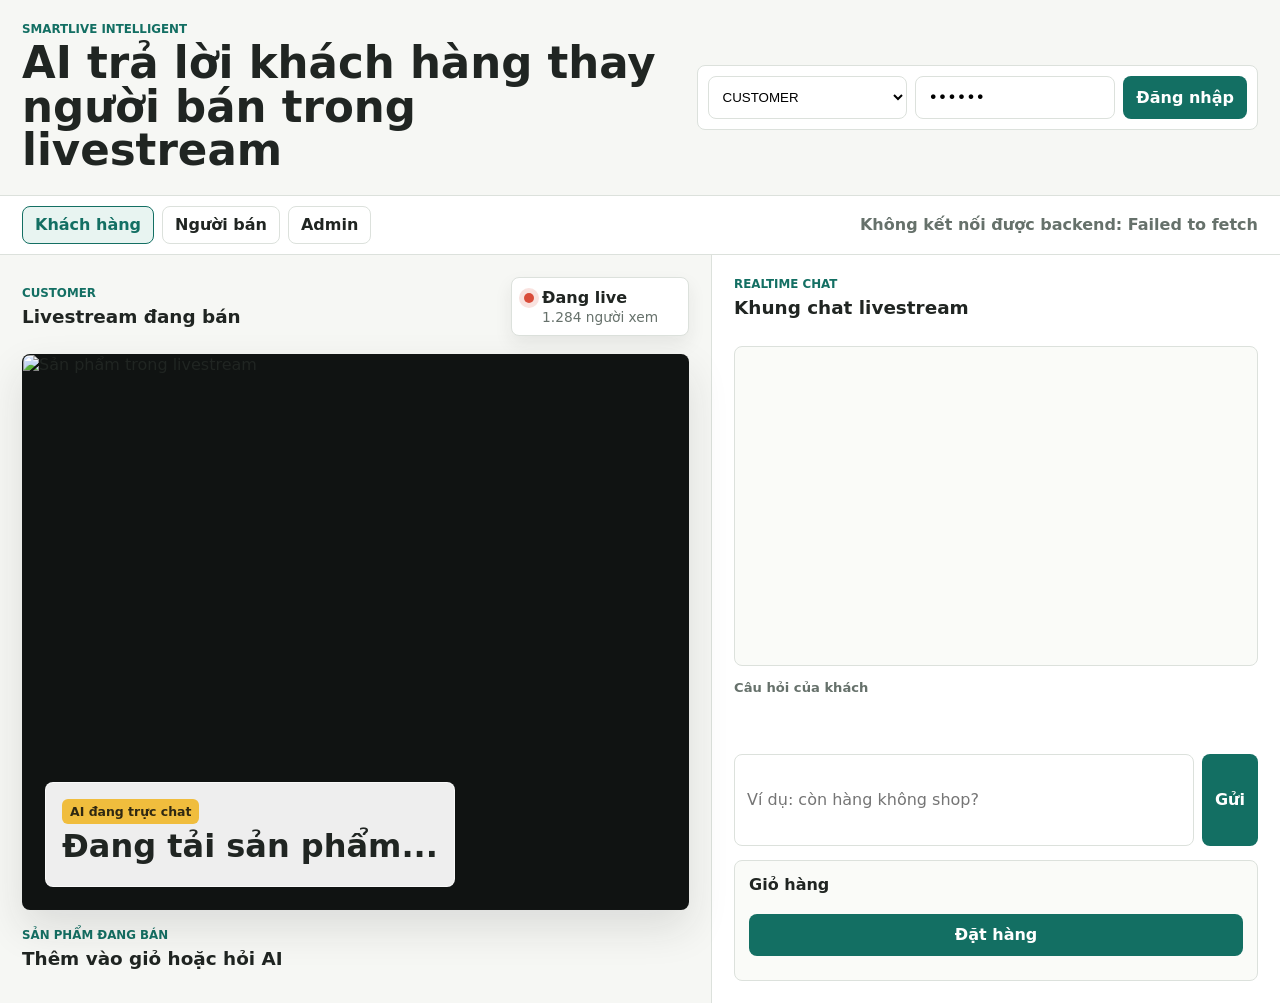
==== commit cc4dc846: "Refactor SmartLive to cloud-native microservices" ====
--- a/apps/demo-app/index.html
+++ b/apps/demo-app/index.html
@@ -3,70 +3,216 @@
 <head>
   <meta charset="UTF-8" />
   <meta name="viewport" content="width=device-width, initial-scale=1.0" />
-  <title>SmartLive Chatbot Livestream</title>
+  <title>SmartLive Intelligent Livestream</title>
   <link rel="stylesheet" href="./styles.css" />
 </head>
 <body>
-  <main class="app-shell">
-    <section class="live-area">
-      <header class="topbar">
-        <div>
-          <p class="eyebrow">SmartLive Demo</p>
-          <h1>Livestream bán hàng với chatbot tự động</h1>
-        </div>
-        <div class="live-status">
-          <span id="live-dot" class="live-dot"></span>
-          <strong id="live-label">Đang live</strong>
-          <span id="viewer-count">1.284 người xem</span>
-        </div>
-      </header>
-
-      <section class="live-stage">
-        <img
-          src="https://images.unsplash.com/photo-1556742049-0cfed4f6a45d?auto=format&fit=crop&w=1400&q=80"
-          alt="Livestream studio"
-        />
-        <div class="stage-overlay">
-          <span>Flash sale 21:00</span>
-          <strong id="featured-product-name">Serum Vitamin C LumiSkin</strong>
-          <p id="featured-product-price">Giá live 129.000 đ</p>
-        </div>
+  <main class="smart-shell">
+    <header class="hero-bar">
+      <div>
+        <p class="eyebrow">SmartLive Intelligent</p>
+        <h1>AI trả lời khách hàng thay người bán trong livestream</h1>
+      </div>
+      <form id="login-form" class="login-card">
+        <select id="demo-account">
+          <option value="customer@smartlive.test">CUSTOMER</option>
+          <option value="seller@smartlive.test">SELLER</option>
+          <option value="admin@smartlive.test">ADMIN</option>
+        </select>
+        <input id="password" type="password" value="123456" aria-label="Mật khẩu" />
+        <button class="primary-btn" type="submit">Đăng nhập</button>
+      </form>
+    </header>
+
+    <nav class="role-nav">
+      <button class="role-tab active" data-view="customer-view">Khách hàng</button>
+      <button class="role-tab" data-view="seller-view">Người bán</button>
+      <button class="role-tab" data-view="admin-view">Admin</button>
+      <span id="auth-status">Chưa đăng nhập</span>
+    </nav>
+
+    <section id="customer-view" class="view-grid">
+      <section class="workspace">
+        <header class="topbar">
+          <div>
+            <p class="eyebrow">Customer</p>
+            <h2 id="live-title">Livestream đang bán</h2>
+          </div>
+          <div class="live-status">
+            <span class="live-dot"></span>
+            <strong>Đang live</strong>
+            <span id="viewer-count">1.284 người xem</span>
+          </div>
+        </header>
+
+        <section class="live-stage">
+          <img id="featured-image" src="" alt="Sản phẩm trong livestream" />
+          <div class="stage-overlay">
+            <span>AI đang trực chat</span>
+            <strong id="featured-product-name">Đang tải sản phẩm...</strong>
+            <p id="featured-product-price"></p>
+          </div>
+        </section>
+
+        <section class="product-strip">
+          <div class="section-head">
+            <div>
+              <p class="eyebrow">Sản phẩm đang bán</p>
+              <h2>Thêm vào giỏ hoặc hỏi AI</h2>
+            </div>
+          </div>
+          <div id="product-list" class="product-list"></div>
+        </section>
       </section>
 
-      <section class="product-strip">
-        <div class="section-title">
-          <p class="eyebrow">Sản phẩm trong live</p>
-          <h2>Sản phẩm đang bán</h2>
-        </div>
-        <div id="product-list" class="product-list"></div>
-      </section>
+      <aside class="chat-panel">
+        <header class="panel-head">
+          <div>
+            <p class="eyebrow">Realtime chat</p>
+            <h2>Khung chat livestream</h2>
+          </div>
+        </header>
+        <div id="quick-actions" class="quick-actions"></div>
+        <section id="message-list" class="message-list" aria-live="polite"></section>
+        <form id="chat-form" class="chat-form">
+          <label for="chat-input">Câu hỏi của khách</label>
+          <div class="chat-input-row">
+            <input id="chat-input" type="text" autocomplete="off" placeholder="Ví dụ: còn hàng không shop?" />
+            <button type="submit" class="primary-btn">Gửi</button>
+          </div>
+        </form>
+        <section class="admin-section">
+          <h3>Giỏ hàng</h3>
+          <div id="cart-list" class="compact-list"></div>
+          <button id="checkout-btn" class="primary-btn" type="button">Đặt hàng</button>
+          <div id="order-list" class="compact-list"></div>
+        </section>
+      </aside>
     </section>
 
-    <aside class="chat-panel">
-      <header class="chat-head">
-        <div>
-          <p class="eyebrow">Chatbot AI</p>
-          <h2>Tư vấn khách hàng</h2>
-        </div>
-        <button id="reset-chat-btn" type="button" class="ghost-btn">Làm mới</button>
-      </header>
-
-      <div class="context-bar">
-        <span>Đang tư vấn:</span>
-        <strong id="context-product">Serum Vitamin C LumiSkin</strong>
-      </div>
-
-      <div id="quick-actions" class="quick-actions"></div>
-      <section id="message-list" class="message-list" aria-live="polite"></section>
-
-      <form id="chat-form" class="chat-form">
-        <label for="chat-input">Tin nhắn khách hàng</label>
-        <div class="chat-input-row">
-          <input id="chat-input" type="text" autocomplete="off" placeholder="Nhập tin nhắn của khách..." />
-          <button type="submit" class="primary-btn">Gửi</button>
-        </div>
-      </form>
-    </aside>
+    <section id="seller-view" class="view-grid hidden">
+      <aside class="admin-panel">
+        <header class="panel-head">
+          <div>
+            <p class="eyebrow">Seller dashboard</p>
+            <h2>Quản lý shop và AI</h2>
+          </div>
+          <label class="switch">
+            <input id="ai-toggle" type="checkbox" />
+            <span>AI tự động</span>
+          </label>
+        </header>
+
+        <section class="admin-section">
+          <h3>Livestream</h3>
+          <form id="livestream-form" class="admin-form">
+            <input name="title" placeholder="Tiêu đề livestream" required />
+            <textarea name="description" placeholder="Mô tả livestream"></textarea>
+            <button class="primary-btn" type="submit">Tạo livestream</button>
+          </form>
+          <div id="seller-livestream-list" class="compact-list"></div>
+        </section>
+
+        <section class="admin-section">
+          <h3>Cấu hình AI Ollama</h3>
+          <form id="ai-settings-form" class="admin-form">
+            <div class="form-grid">
+              <input name="model_name" placeholder="Ollama model, ví dụ llama3.1" value="llama3.1" />
+              <input name="temperature" type="number" step="0.1" min="0" max="2" value="0.2" />
+              <input name="max_tokens" type="number" min="32" max="4096" value="220" />
+              <input name="reply_style" placeholder="Phong cách trả lời" value="ngắn gọn, thân thiện, chốt đơn" />
+            </div>
+            <textarea name="tone" placeholder="Giọng điệu AI">Thân thiện, ngắn gọn, có tính chốt đơn.</textarea>
+            <button class="primary-btn" type="submit">Lưu AI settings</button>
+          </form>
+        </section>
+
+        <section class="admin-section">
+          <h3>Sản phẩm của shop</h3>
+          <form id="product-form" class="admin-form">
+            <input name="product_id" placeholder="Mã sản phẩm" required />
+            <input name="name" placeholder="Tên sản phẩm" required />
+            <textarea name="description" placeholder="Mô tả ngắn"></textarea>
+            <div class="form-grid">
+              <input name="retail_price" type="number" min="0" placeholder="Giá gốc" required />
+              <input name="live_price" type="number" min="0" placeholder="Giá sale" />
+              <input name="stock_quantity" type="number" min="0" placeholder="Tồn kho" required />
+              <input name="variants" placeholder="Size/màu, cách nhau bởi dấu phẩy" />
+            </div>
+            <input name="image_url" placeholder="Link hình ảnh" />
+            <button class="primary-btn" type="submit">Lưu sản phẩm</button>
+          </form>
+        </section>
+
+        <section class="admin-section">
+          <h3>Voucher</h3>
+          <form id="voucher-form" class="admin-form">
+            <div class="form-grid">
+              <input name="voucher_id" placeholder="ID voucher" required />
+              <input name="code" placeholder="Mã voucher" required />
+              <input name="discount_value" placeholder="Giá trị giảm" required />
+              <input name="remaining_quantity" type="number" min="0" placeholder="Số lượng" required />
+            </div>
+            <textarea name="conditions" placeholder="Điều kiện áp dụng"></textarea>
+            <input name="valid_until" placeholder="Hạn dùng, ví dụ 2026-06-30" />
+            <button class="primary-btn" type="submit">Lưu voucher</button>
+          </form>
+          <div id="voucher-list" class="compact-list"></div>
+        </section>
+      </aside>
+
+      <aside class="chat-panel">
+        <header class="panel-head">
+          <div>
+            <p class="eyebrow">Seller monitor</p>
+            <h2>Câu hỏi và fallback</h2>
+          </div>
+        </header>
+        <div id="analytics" class="metric-grid"></div>
+        <section class="admin-section">
+          <h3>Câu hỏi cần người bán</h3>
+          <div id="fallback-list" class="history-list"></div>
+        </section>
+        <section class="admin-section">
+          <h3>AI logs livestream</h3>
+          <div id="seller-ai-log-list" class="history-list"></div>
+        </section>
+        <form id="manual-reply-form" class="chat-form">
+          <label for="manual-reply">Trả lời thủ công</label>
+          <textarea id="manual-reply" placeholder="Nhập phản hồi của người bán..."></textarea>
+          <button class="primary-btn" type="submit">Gửi seller_reply</button>
+        </form>
+      </aside>
+    </section>
+
+    <section id="admin-view" class="view-grid hidden">
+      <aside class="admin-panel wide">
+        <header class="panel-head">
+          <div>
+            <p class="eyebrow">Admin dashboard</p>
+            <h2>Quản trị hệ thống</h2>
+          </div>
+        </header>
+        <section class="admin-section">
+          <h3>Tài khoản</h3>
+          <div id="user-list" class="history-list"></div>
+        </section>
+      </aside>
+      <aside class="chat-panel">
+        <section class="admin-section">
+          <h3>Shop</h3>
+          <div id="admin-shop-list" class="history-list"></div>
+        </section>
+        <section class="admin-section">
+          <h3>AI logs</h3>
+          <div id="ai-log-list" class="history-list"></div>
+        </section>
+        <section class="admin-section">
+          <h3>Đơn hàng toàn hệ thống</h3>
+          <div id="admin-order-list" class="history-list"></div>
+        </section>
+      </aside>
+    </section>
   </main>
 
   <script src="./app.js"></script>
--- a/apps/demo-app/styles.css
+++ b/apps/demo-app/styles.css
@@ -1,15 +1,16 @@
 :root {
   color-scheme: light;
-  --bg: #f4f2ed;
+  --bg: #f6f7f4;
   --panel: #ffffff;
-  --ink: #1f2723;
-  --muted: #66706a;
-  --line: #d9ddd4;
-  --green: #146c5c;
-  --green-soft: #e6f3ef;
-  --coral: #c9563f;
-  --yellow: #f2c14e;
-  --shadow: 0 18px 45px rgba(31, 39, 35, 0.14);
+  --ink: #202522;
+  --muted: #66716b;
+  --line: #dce1dc;
+  --green: #136f63;
+  --green-soft: #e8f4f1;
+  --red: #d94c3a;
+  --amber: #f0bd3d;
+  --blue: #315f9d;
+  --shadow: 0 18px 42px rgba(32, 37, 34, 0.12);
 }
 
 * {
@@ -25,7 +26,8 @@
 }
 
 button,
-input {
+input,
+textarea {
   font: inherit;
 }
 
@@ -34,23 +36,148 @@
   cursor: pointer;
 }
 
+textarea {
+  min-height: 74px;
+  resize: vertical;
+}
+
+h1,
+h2,
+h3,
+p {
+  margin: 0;
+}
+
+h1 {
+  max-width: 720px;
+  font-size: clamp(2rem, 3.4vw, 4rem);
+  line-height: 1;
+  letter-spacing: 0;
+}
+
+h2 {
+  font-size: 1.15rem;
+}
+
+h3 {
+  font-size: 1rem;
+}
+
+.smart-shell {
+  min-height: 100vh;
+  display: grid;
+}
+
+.hero-bar {
+  padding: 22px;
+  border-bottom: 1px solid var(--line);
+  display: flex;
+  align-items: center;
+  justify-content: space-between;
+  gap: 18px;
+}
+
+.login-card {
+  min-width: min(520px, 100%);
+  padding: 10px;
+  border: 1px solid var(--line);
+  border-radius: 8px;
+  background: var(--panel);
+  display: grid;
+  grid-template-columns: 1fr 1fr auto;
+  gap: 8px;
+}
+
+select {
+  width: 100%;
+  min-height: 42px;
+  padding: 0 10px;
+  border: 1px solid var(--line);
+  border-radius: 8px;
+  background: #fff;
+}
+
+.role-nav {
+  padding: 10px 22px;
+  border-bottom: 1px solid var(--line);
+  background: var(--panel);
+  display: flex;
+  align-items: center;
+  gap: 8px;
+}
+
+.role-tab {
+  min-height: 38px;
+  padding: 0 12px;
+  border: 1px solid var(--line);
+  border-radius: 8px;
+  background: #fff;
+  color: var(--ink);
+  font-weight: 800;
+}
+
+.role-tab.active {
+  border-color: var(--green);
+  background: var(--green-soft);
+  color: var(--green);
+}
+
+#auth-status {
+  margin-left: auto;
+  color: var(--muted);
+  font-weight: 800;
+}
+
+.view-grid {
+  min-height: calc(100vh - 152px);
+  display: grid;
+  grid-template-columns: minmax(520px, 1.25fr) minmax(380px, 0.75fr);
+}
+
+.hidden {
+  display: none !important;
+}
+
 .app-shell {
   min-height: 100vh;
   display: grid;
-  grid-template-columns: minmax(0, 1.35fr) minmax(360px, 0.65fr);
-  gap: 0;
-}
-
-.live-area {
-  padding: 28px;
+  grid-template-columns: minmax(520px, 1.25fr) minmax(360px, 0.75fr) minmax(380px, 0.85fr);
+}
+
+.workspace,
+.chat-panel,
+.admin-panel {
+  min-width: 0;
+  padding: 22px;
+}
+
+.workspace {
   display: grid;
   grid-template-rows: auto minmax(360px, 1fr) auto;
-  gap: 20px;
+  gap: 18px;
+}
+
+.chat-panel,
+.admin-panel {
+  border-left: 1px solid var(--line);
+  background: var(--panel);
+  display: grid;
+  gap: 14px;
+}
+
+.chat-panel {
+  grid-template-rows: auto auto auto 1fr auto;
+}
+
+.admin-panel {
+  align-content: start;
+  max-height: 100vh;
+  overflow: auto;
 }
 
 .topbar,
-.chat-head,
-.section-title {
+.panel-head,
+.section-head {
   display: flex;
   align-items: center;
   justify-content: space-between;
@@ -58,34 +185,16 @@
 }
 
 .eyebrow {
-  margin: 0 0 6px;
+  margin-bottom: 6px;
   color: var(--green);
-  font-size: 0.76rem;
-  font-weight: 800;
+  font-size: 0.74rem;
+  font-weight: 850;
   letter-spacing: 0;
   text-transform: uppercase;
 }
 
-h1,
-h2,
-p {
-  margin: 0;
-}
-
-h1 {
-  max-width: 760px;
-  font-size: clamp(2rem, 4vw, 4.2rem);
-  line-height: 1;
-  letter-spacing: 0;
-}
-
-h2 {
-  font-size: 1.1rem;
-  line-height: 1.2;
-}
-
 .live-status {
-  min-width: 180px;
+  min-width: 178px;
   padding: 10px 12px;
   border: 1px solid var(--line);
   border-radius: 8px;
@@ -93,7 +202,7 @@
   display: grid;
   grid-template-columns: auto 1fr;
   gap: 2px 8px;
-  box-shadow: 0 8px 22px rgba(31, 39, 35, 0.08);
+  box-shadow: 0 8px 18px rgba(32, 37, 34, 0.08);
 }
 
 .live-dot {
@@ -101,8 +210,8 @@
   height: 10px;
   margin-top: 5px;
   border-radius: 50%;
-  background: var(--coral);
-  box-shadow: 0 0 0 5px rgba(201, 86, 63, 0.16);
+  background: var(--red);
+  box-shadow: 0 0 0 5px rgba(217, 76, 58, 0.16);
   grid-row: span 2;
 }
 
@@ -115,10 +224,10 @@
   position: relative;
   overflow: hidden;
   min-height: 420px;
-  border: 1px solid rgba(31, 39, 35, 0.1);
-  border-radius: 8px;
+  border: 1px solid rgba(32, 37, 34, 0.1);
+  border-radius: 8px;
+  background: #101312;
   box-shadow: var(--shadow);
-  background: #111;
 }
 
 .live-stage img {
@@ -131,12 +240,12 @@
 
 .stage-overlay {
   position: absolute;
-  left: 24px;
-  bottom: 24px;
-  max-width: min(520px, calc(100% - 48px));
-  padding: 18px;
-  border-radius: 8px;
-  background: rgba(255, 255, 255, 0.92);
+  left: 22px;
+  bottom: 22px;
+  max-width: min(560px, calc(100% - 44px));
+  padding: 16px;
+  border-radius: 8px;
+  background: rgba(255, 255, 255, 0.93);
   border: 1px solid rgba(255, 255, 255, 0.7);
   display: grid;
   gap: 6px;
@@ -146,58 +255,73 @@
   width: fit-content;
   padding: 5px 8px;
   border-radius: 6px;
-  background: var(--yellow);
+  background: var(--amber);
   color: #2f2812;
   font-size: 0.78rem;
-  font-weight: 800;
+  font-weight: 850;
 }
 
 .stage-overlay strong {
-  font-size: clamp(1.4rem, 3vw, 2.4rem);
+  font-size: clamp(1.3rem, 2.5vw, 2.2rem);
   line-height: 1.05;
 }
 
 .stage-overlay p {
   color: var(--green);
-  font-weight: 800;
+  font-weight: 850;
 }
 
 .product-strip {
   display: grid;
-  gap: 14px;
+  gap: 12px;
 }
 
 .product-list {
   display: grid;
   grid-template-columns: repeat(3, minmax(0, 1fr));
-  gap: 12px;
+  gap: 10px;
 }
 
 .product-card {
-  min-height: 150px;
-  padding: 14px;
+  min-height: 160px;
+  padding: 13px;
   border: 1px solid var(--line);
   border-radius: 8px;
   background: var(--panel);
-  display: grid;
-  gap: 8px;
+  color: inherit;
   text-align: left;
+  display: grid;
+  gap: 8px;
+}
+
+.product-select {
+  padding: 0;
+  background: transparent;
   color: inherit;
+  text-align: left;
+  display: grid;
+  gap: 8px;
 }
 
 .product-card.active {
   border-color: var(--green);
-  box-shadow: 0 0 0 3px rgba(20, 108, 92, 0.12);
-}
-
-.product-card strong {
-  font-size: 1rem;
+  box-shadow: 0 0 0 3px rgba(19, 111, 99, 0.13);
 }
 
 .product-card p {
   color: var(--muted);
-  font-size: 0.9rem;
+  font-size: 0.88rem;
   line-height: 1.35;
+}
+
+.delete-link {
+  width: fit-content;
+  min-height: 32px;
+  padding: 0 10px;
+  border-radius: 7px;
+  background: #fff1ef;
+  color: var(--red);
+  font-weight: 800;
 }
 
 .product-meta {
@@ -210,10 +334,10 @@
   width: fit-content;
   padding: 5px 7px;
   border-radius: 6px;
-  background: #f1f3ee;
-  color: var(--muted);
-  font-size: 0.78rem;
-  font-weight: 700;
+  background: #f0f2ef;
+  color: var(--muted);
+  font-size: 0.76rem;
+  font-weight: 750;
 }
 
 .tag.price {
@@ -221,29 +345,43 @@
   color: var(--green);
 }
 
-.chat-panel {
-  min-height: 100vh;
-  padding: 22px;
-  border-left: 1px solid var(--line);
-  background: var(--panel);
-  display: grid;
-  grid-template-rows: auto auto auto 1fr auto;
-  gap: 14px;
+.context-bar {
+  padding: 12px;
+  border-radius: 8px;
+  background: var(--green-soft);
+  display: grid;
+  gap: 3px;
+}
+
+.context-bar span {
+  color: var(--muted);
+  font-size: 0.82rem;
+}
+
+.quick-actions {
+  display: grid;
+  grid-template-columns: repeat(2, minmax(0, 1fr));
+  gap: 8px;
 }
 
 .ghost-btn,
 .primary-btn,
 .quick-action {
   min-height: 42px;
-  padding: 0 14px;
+  padding: 0 13px;
   border-radius: 8px;
   font-weight: 800;
 }
 
-.ghost-btn {
+.ghost-btn,
+.quick-action {
   border: 1px solid var(--line);
   background: #fff;
   color: var(--ink);
+}
+
+.quick-action {
+  text-align: left;
 }
 
 .primary-btn {
@@ -251,30 +389,9 @@
   color: #fff;
 }
 
-.context-bar {
-  padding: 12px;
-  border-radius: 8px;
-  background: var(--green-soft);
-  display: grid;
-  gap: 3px;
-}
-
-.context-bar span {
-  color: var(--muted);
-  font-size: 0.82rem;
-}
-
-.quick-actions {
-  display: grid;
-  grid-template-columns: repeat(2, minmax(0, 1fr));
-  gap: 8px;
-}
-
-.quick-action {
-  border: 1px solid var(--line);
-  background: #fafaf7;
-  color: var(--ink);
-  text-align: left;
+.small-btn {
+  min-height: 34px;
+  width: fit-content;
 }
 
 .message-list {
@@ -283,14 +400,14 @@
   padding: 12px;
   border: 1px solid var(--line);
   border-radius: 8px;
-  background: #fafaf7;
+  background: #fafbf8;
   display: flex;
   flex-direction: column;
   gap: 10px;
 }
 
 .message {
-  max-width: 88%;
+  max-width: 90%;
   padding: 11px 12px;
   border-radius: 8px;
   display: grid;
@@ -310,7 +427,7 @@
 }
 
 .message.customer small {
-  color: rgba(255, 255, 255, 0.76);
+  color: rgba(255, 255, 255, 0.78);
 }
 
 .message.bot {
@@ -319,13 +436,15 @@
   border: 1px solid var(--line);
 }
 
-.message.typing {
-  color: var(--muted);
-}
-
-.chat-form {
-  display: grid;
-  gap: 8px;
+.message.escalated {
+  border-color: rgba(217, 76, 58, 0.35);
+}
+
+.chat-form,
+.admin-form,
+.admin-section {
+  display: grid;
+  gap: 10px;
 }
 
 .chat-form label {
@@ -340,30 +459,153 @@
   gap: 8px;
 }
 
-.chat-input-row input {
+input,
+textarea {
+  width: 100%;
   min-width: 0;
-  min-height: 46px;
+  padding: 11px 12px;
+  border: 1px solid var(--line);
+  border-radius: 8px;
+  background: #fff;
+  outline: 0;
+}
+
+input:focus,
+textarea:focus {
+  border-color: var(--green);
+  box-shadow: 0 0 0 3px rgba(19, 111, 99, 0.13);
+}
+
+.admin-section {
+  padding: 14px;
+  border: 1px solid var(--line);
+  border-radius: 8px;
+  background: #fafbf8;
+}
+
+.form-grid {
+  display: grid;
+  grid-template-columns: repeat(2, minmax(0, 1fr));
+  gap: 8px;
+}
+
+.switch {
+  min-height: 42px;
   padding: 0 12px;
   border: 1px solid var(--line);
   border-radius: 8px;
-  outline: 0;
-}
-
-.chat-input-row input:focus {
-  border-color: var(--green);
-  box-shadow: 0 0 0 3px rgba(20, 108, 92, 0.12);
-}
-
-@media (max-width: 980px) {
-  .app-shell {
-    grid-template-columns: 1fr;
-  }
-
-  .chat-panel {
-    min-height: auto;
+  display: flex;
+  align-items: center;
+  gap: 8px;
+  font-weight: 800;
+  background: #fff;
+}
+
+.switch input {
+  width: 18px;
+  height: 18px;
+  padding: 0;
+}
+
+.history-list {
+  display: grid;
+  gap: 8px;
+  max-height: 300px;
+  overflow: auto;
+}
+
+.history-item,
+.compact-item {
+  padding: 10px;
+  border: 1px solid var(--line);
+  border-radius: 8px;
+  background: #fff;
+  display: grid;
+  gap: 5px;
+  line-height: 1.35;
+}
+
+.history-item small {
+  color: var(--muted);
+}
+
+.compact-list {
+  display: grid;
+  gap: 8px;
+}
+
+.compact-item {
+  grid-template-columns: 1fr auto;
+  align-items: center;
+}
+
+.metric-grid {
+  display: grid;
+  grid-template-columns: repeat(2, minmax(0, 1fr));
+  gap: 8px;
+}
+
+.metric {
+  padding: 12px;
+  border: 1px solid var(--line);
+  border-radius: 8px;
+  background: #fafbf8;
+  display: grid;
+  gap: 4px;
+}
+
+.metric strong {
+  color: var(--green);
+  font-size: 1.3rem;
+}
+
+.metric span,
+.compact-item small {
+  color: var(--muted);
+  font-size: 0.82rem;
+}
+
+.history-item.escalated {
+  border-color: rgba(217, 76, 58, 0.45);
+  background: #fff8f6;
+}
+
+@media (max-width: 1280px) {
+  .app-shell,
+  .view-grid {
+    grid-template-columns: minmax(0, 1fr) minmax(360px, 0.8fr);
+  }
+
+  .admin-panel {
+    grid-column: 1 / -1;
+    max-height: none;
     border-left: 0;
     border-top: 1px solid var(--line);
   }
+}
+
+@media (max-width: 900px) {
+  .app-shell,
+  .view-grid {
+    grid-template-columns: 1fr;
+  }
+
+  .hero-bar,
+  .login-card {
+    grid-template-columns: 1fr;
+    align-items: stretch;
+  }
+
+  .hero-bar {
+    flex-direction: column;
+    align-items: stretch;
+  }
+
+  .chat-panel,
+  .admin-panel {
+    border-left: 0;
+    border-top: 1px solid var(--line);
+  }
 
   .product-list {
     grid-template-columns: 1fr;
@@ -371,25 +613,27 @@
 }
 
 @media (max-width: 620px) {
-  .live-area,
-  .chat-panel {
+  .workspace,
+  .chat-panel,
+  .admin-panel {
     padding: 16px;
   }
 
   .topbar,
-  .chat-head,
-  .section-title {
+  .panel-head,
+  .section-head {
     align-items: flex-start;
     flex-direction: column;
   }
 
   .live-stage,
   .live-stage img {
-    min-height: 300px;
+    min-height: 310px;
   }
 
   .quick-actions,
-  .chat-input-row {
+  .chat-input-row,
+  .form-grid {
     grid-template-columns: 1fr;
   }
 }
